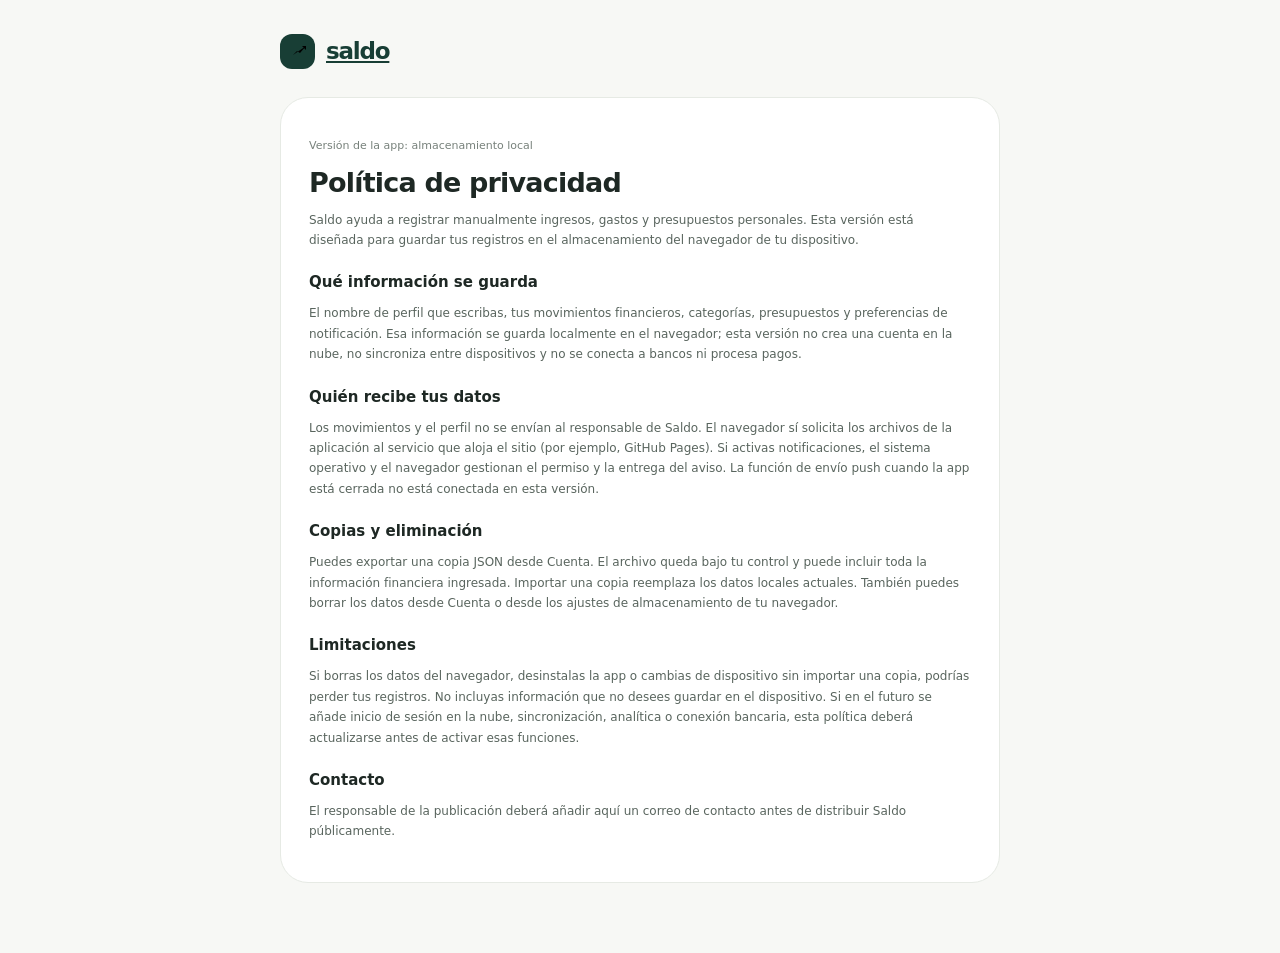
==== privacy.html @ 0bc923bf "Publish Saldo personal finance PWA" ====
<!doctype html>
<html lang="es">
  <head>
    <meta charset="UTF-8" />
    <meta name="viewport" content="width=device-width, initial-scale=1" />
    <meta name="theme-color" content="#f7f8f5" />
    <title>Privacidad — Saldo</title>
    <link rel="icon" href="./icons/saldo.svg" type="image/svg+xml" />
    <link rel="stylesheet" href="./styles.css" />
    <style>
      .privacy-page { max-width: 760px; margin: 0 auto; padding: 34px 20px 70px; }
      .privacy-page .brand { padding: 0 0 28px; }
      .privacy-document { padding: 28px; border: 1px solid var(--line); border-radius: var(--radius-xl); background: var(--surface); }
      .privacy-document h1 { margin: 0; font: 800 27px var(--display); letter-spacing: -.8px; }
      .privacy-document .updated { color: var(--muted); font-size: 11px; }
      .privacy-document h2 { margin: 23px 0 7px; font: 700 15px var(--display); }
      .privacy-document p, .privacy-document li { color: #59655e; font-size: 12px; line-height: 1.7; }
      .privacy-document ul { padding-left: 20px; }
      @media(max-width:520px) { .privacy-page { padding: 22px 13px 50px; } .privacy-document { padding: 20px; } }
    </style>
  </head>
  <body>
    <main class="privacy-page">
      <a class="brand" href="./"><span class="brand-mark"><svg viewBox="0 0 24 24" aria-hidden="true"><path d="M4 19V5M4 19h17"/><path d="m7 15 4-4 3 2 6-7"/><path d="M16 6h4v4"/></svg></span><span>saldo</span></a>
      <article class="privacy-document">
        <p class="updated">Versión de la app: almacenamiento local</p>
        <h1>Política de privacidad</h1>
        <p>Saldo ayuda a registrar manualmente ingresos, gastos y presupuestos personales. Esta versión está diseñada para guardar tus registros en el almacenamiento del navegador de tu dispositivo.</p>
        <h2>Qué información se guarda</h2>
        <p>El nombre de perfil que escribas, tus movimientos financieros, categorías, presupuestos y preferencias de notificación. Esa información se guarda localmente en el navegador; esta versión no crea una cuenta en la nube, no sincroniza entre dispositivos y no se conecta a bancos ni procesa pagos.</p>
        <h2>Quién recibe tus datos</h2>
        <p>Los movimientos y el perfil no se envían al responsable de Saldo. El navegador sí solicita los archivos de la aplicación al servicio que aloja el sitio (por ejemplo, GitHub Pages). Si activas notificaciones, el sistema operativo y el navegador gestionan el permiso y la entrega del aviso. La función de envío push cuando la app está cerrada no está conectada en esta versión.</p>
        <h2>Copias y eliminación</h2>
        <p>Puedes exportar una copia JSON desde Cuenta. El archivo queda bajo tu control y puede incluir toda la información financiera ingresada. Importar una copia reemplaza los datos locales actuales. También puedes borrar los datos desde Cuenta o desde los ajustes de almacenamiento de tu navegador.</p>
        <h2>Limitaciones</h2>
        <p>Si borras los datos del navegador, desinstalas la app o cambias de dispositivo sin importar una copia, podrías perder tus registros. No incluyas información que no desees guardar en el dispositivo. Si en el futuro se añade inicio de sesión en la nube, sincronización, analítica o conexión bancaria, esta política deberá actualizarse antes de activar esas funciones.</p>
        <h2>Contacto</h2>
        <p>El responsable de la publicación deberá añadir aquí un correo de contacto antes de distribuir Saldo públicamente.</p>
      </article>
    </main>
  </body>
</html>
---- styles.css ----
:root {
  color-scheme: light;
  --paper: #f7f8f5;
  --surface: #ffffff;
  --surface-soft: #f1f4ef;
  --ink: #1e2824;
  --muted: #77817b;
  --line: #e6eae4;
  --green: #23634f;
  --green-dark: #183e35;
  --green-pale: #e6f2e9;
  --lime: #d5efbd;
  --red: #bd6155;
  --red-pale: #f8e9e6;
  --amber: #a87939;
  --amber-pale: #fbf2e3;
  --radius-xl: 28px;
  --radius-lg: 20px;
  --radius-md: 14px;
  --font: 'Avenir Next', 'Segoe UI', system-ui, -apple-system, BlinkMacSystemFont, sans-serif;
  --display: 'Avenir Next', 'Segoe UI', system-ui, sans-serif;
}

* { box-sizing: border-box; }
html { min-width: 320px; background: var(--paper); }
body { margin: 0; color: var(--ink); background: var(--paper); font: 15px/1.45 var(--font); -webkit-font-smoothing: antialiased; }
button, input, select, textarea { font: inherit; }
button { color: inherit; }
button:focus-visible, a:focus-visible, input:focus-visible, select:focus-visible, textarea:focus-visible { outline: 3px solid #9dcba8; outline-offset: 3px; }
button:disabled { opacity: .5; cursor: not-allowed; }

.app-shell { min-height: 100vh; }
.sidebar { position: fixed; inset: 0 auto 0 0; z-index: 10; display: flex; width: 250px; flex-direction: column; padding: 30px 18px 22px; border-right: 1px solid var(--line); background: #fbfcfa; }
.brand { display: flex; align-items: center; gap: 11px; padding: 0 13px 34px; color: var(--green-dark); font: 800 23px/1 var(--display); letter-spacing: -1.2px; }
.brand-mark { display: grid; width: 35px; height: 35px; place-items: center; border-radius: 12px; background: var(--green-dark); color: var(--lime); }
.brand-mark svg { width: 24px; height: 24px; }
.nav-label { padding: 0 14px 11px; color: #9aa29d; font-size: 10px; font-weight: 700; letter-spacing: 1.2px; text-transform: uppercase; }
.nav-list { display: grid; gap: 5px; }
.nav-button { display: flex; width: 100%; align-items: center; gap: 13px; padding: 12px 14px; border: 0; border-radius: 13px; background: transparent; color: #67716b; text-align: left; font-size: 14px; font-weight: 600; cursor: pointer; transition: background .18s ease, color .18s ease, transform .18s ease; }
.nav-button:hover { transform: translateX(2px); background: #f0f4ef; color: var(--green-dark); }
.nav-button.active { background: var(--green-dark); color: white; }
.nav-icon { display: grid; width: 19px; height: 19px; place-items: center; }
.nav-icon svg { width: 18px; height: 18px; fill: none; stroke: currentColor; stroke-linecap: round; stroke-linejoin: round; stroke-width: 1.8; }
.sidebar-bottom { margin-top: auto; }
.privacy-note { margin: 0 5px 20px; padding: 13px 14px; border-radius: 15px; background: var(--surface-soft); color: var(--muted); font-size: 11px; line-height: 1.45; }
.privacy-note strong { display: block; margin-bottom: 4px; color: #506159; font-size: 12px; }
.profile-chip { display: flex; align-items: center; gap: 11px; padding: 12px 11px 2px; border-top: 1px solid var(--line); }
.avatar { display: grid; width: 36px; height: 36px; flex: 0 0 36px; place-items: center; border-radius: 50%; background: var(--lime); color: var(--green-dark); font-size: 13px; font-weight: 700; }
.profile-info { min-width: 0; }
.profile-name { overflow: hidden; color: var(--ink); font-size: 12px; font-weight: 700; text-overflow: ellipsis; white-space: nowrap; }
.profile-caption { color: var(--muted); font-size: 10px; }

.main-area { min-height: 100vh; margin-left: 250px; padding: 33px 46px 70px; }
.topbar { display: flex; max-width: 1160px; align-items: center; justify-content: space-between; gap: 20px; margin: 0 auto 27px; }
.topbar-greeting { min-width: 0; }
.eyebrow { margin: 0 0 4px; color: var(--muted); font-size: 12px; font-weight: 600; }
.topbar h1 { margin: 0; font: 700 25px/1.2 var(--display); letter-spacing: -.7px; }
.topbar-actions { display: flex; align-items: center; gap: 11px; }
.month-picker { display: flex; align-items: center; gap: 8px; padding: 6px; border: 1px solid var(--line); border-radius: 13px; background: var(--surface); }
.month-picker span { min-width: 104px; color: #47544d; text-align: center; font-size: 12px; font-weight: 700; }
.icon-button { display: inline-grid; width: 34px; height: 34px; place-items: center; border: 0; border-radius: 10px; background: transparent; color: #64716a; cursor: pointer; transition: background .16s ease, color .16s ease; }
.icon-button:hover { background: var(--surface-soft); color: var(--green-dark); }
.icon-button svg { width: 17px; height: 17px; fill: none; stroke: currentColor; stroke-linecap: round; stroke-linejoin: round; stroke-width: 1.8; }
.primary-button, .secondary-button, .text-button, .danger-button { display: inline-flex; align-items: center; justify-content: center; gap: 8px; border: 0; border-radius: 12px; font-size: 12px; font-weight: 700; cursor: pointer; transition: background .16s ease, transform .16s ease; }
.primary-button { min-height: 42px; padding: 0 16px; background: var(--green-dark); color: #fff; }
.primary-button:hover { transform: translateY(-1px); background: #245747; }
.primary-button svg { width: 16px; height: 16px; fill: none; stroke: currentColor; stroke-linecap: round; stroke-width: 2; }
.secondary-button { min-height: 38px; padding: 0 13px; border: 1px solid var(--line); background: var(--surface); color: #43524a; }
.secondary-button:hover { background: var(--surface-soft); }
.text-button { padding: 5px 0; background: transparent; color: var(--green); text-decoration: none; }
.text-button:hover { color: var(--green-dark); }
.danger-button { min-height: 38px; padding: 0 13px; background: var(--red-pale); color: #984d43; }
.danger-button:hover { background: #f2d9d5; }

.content { max-width: 1160px; margin: 0 auto; animation: arrive .34s ease both; }
@keyframes arrive { from { opacity: 0; transform: translateY(5px); } to { opacity: 1; transform: translateY(0); } }
.hero-grid { display: grid; grid-template-columns: minmax(0, 1.55fr) minmax(230px, .85fr); gap: 18px; margin-bottom: 18px; }
.balance-card { position: relative; overflow: hidden; min-height: 215px; padding: 28px 30px; border-radius: var(--radius-xl); background: var(--green-dark); color: white; }
.balance-card:after { position: absolute; right: -45px; bottom: -100px; width: 250px; height: 250px; border: 1px solid rgba(213,239,189,.18); border-radius: 50%; content: ''; }
.balance-card:before { position: absolute; right: -2px; bottom: -112px; width: 195px; height: 195px; border: 1px solid rgba(213,239,189,.16); border-radius: 50%; content: ''; }
.balance-top { position: relative; z-index: 1; display: flex; align-items: center; justify-content: space-between; gap: 15px; }
.balance-label { color: rgba(255,255,255,.72); font-size: 12px; font-weight: 600; }
.private-pill { display: inline-flex; align-items: center; gap: 6px; padding: 6px 9px; border: 1px solid rgba(255,255,255,.16); border-radius: 20px; color: rgba(255,255,255,.77); font-size: 10px; }
.private-pill svg { width: 12px; height: 12px; fill: none; stroke: currentColor; stroke-width: 1.8; }
.balance-amount { position: relative; z-index: 1; margin: 18px 0 22px; font: 800 clamp(30px, 4vw, 43px)/1 var(--display); letter-spacing: -1.8px; }
.balance-foot { position: relative; z-index: 1; display: flex; align-items: center; gap: 8px; color: rgba(255,255,255,.69); font-size: 11px; }
.balance-foot .balance-change { display: inline-flex; align-items: center; gap: 4px; color: var(--lime); font-weight: 700; }
.balance-change svg { width: 13px; height: 13px; fill: none; stroke: currentColor; stroke-width: 2; }
.month-summary { display: grid; gap: 12px; }
.stat-card { display: flex; min-height: 101px; align-items: center; justify-content: space-between; gap: 12px; padding: 19px 21px; border: 1px solid var(--line); border-radius: var(--radius-lg); background: var(--surface); }
.stat-copy { min-width: 0; }
.stat-label { margin-bottom: 7px; color: var(--muted); font-size: 11px; font-weight: 600; }
.stat-value { font: 700 21px/1.1 var(--display); letter-spacing: -.5px; }
.stat-meta { margin-top: 5px; color: var(--muted); font-size: 10px; }
.stat-icon { display: grid; width: 41px; height: 41px; flex: 0 0 41px; place-items: center; border-radius: 14px; }
.stat-icon svg { width: 18px; height: 18px; fill: none; stroke: currentColor; stroke-linecap: round; stroke-linejoin: round; stroke-width: 1.8; }
.stat-icon.income { background: var(--green-pale); color: var(--green); }
.stat-icon.expense { background: var(--red-pale); color: var(--red); }
.section-grid { display: grid; grid-template-columns: minmax(0, 1.2fr) minmax(285px, .8fr); gap: 18px; margin-bottom: 18px; }
.panel { border: 1px solid var(--line); border-radius: var(--radius-lg); background: var(--surface); }
.panel-pad { padding: 22px 23px; }
.section-heading { display: flex; align-items: flex-start; justify-content: space-between; gap: 12px; margin-bottom: 20px; }
.section-heading h2 { margin: 0; font: 700 16px/1.25 var(--display); letter-spacing: -.3px; }
.section-heading p { margin: 5px 0 0; color: var(--muted); font-size: 11px; }
.chart-area { display: flex; height: 186px; align-items: end; gap: clamp(9px, 2vw, 20px); padding: 0 3px; }
.chart-item { display: flex; min-width: 0; height: 100%; flex: 1; flex-direction: column; align-items: center; justify-content: end; gap: 8px; }
.chart-columns { display: flex; width: min(100%, 42px); height: 145px; align-items: end; justify-content: center; gap: 4px; border-bottom: 1px solid var(--line); }
.chart-column { min-width: 8px; max-width: 16px; flex: 1; border-radius: 5px 5px 1px 1px; transition: height .35s cubic-bezier(.2,.7,.2,1); }
.chart-column.income { background: #9dcba8; }
.chart-column.expense { background: var(--green-dark); }
.chart-month { color: var(--muted); font-size: 9px; text-transform: capitalize; }
.legend { display: flex; align-items: center; gap: 15px; margin-top: 13px; color: var(--muted); font-size: 10px; }
.legend-item { display: inline-flex; align-items: center; gap: 6px; }
.legend-dot { width: 8px; height: 8px; border-radius: 3px; background: #9dcba8; }
.legend-dot.expense { background: var(--green-dark); }
.budget-mini { display: grid; gap: 17px; }
.budget-row { display: grid; gap: 8px; }
.budget-row-top { display: flex; align-items: center; justify-content: space-between; gap: 8px; font-size: 11px; }
.budget-category { display: inline-flex; align-items: center; gap: 8px; color: #4a574f; font-weight: 600; }
.category-dot { width: 8px; height: 8px; flex: 0 0 8px; border-radius: 50%; background: #8eaf8d; }
.budget-amount { color: var(--muted); font-size: 10px; }
.progress { height: 6px; overflow: hidden; border-radius: 8px; background: #edf0ec; }
.progress-fill { height: 100%; border-radius: inherit; background: #85b28d; transition: width .4s ease; }
.progress-fill.warn { background: #d6a45c; }
.progress-fill.over { background: var(--red); }
.activity-panel { overflow: hidden; }
.activity-list { display: grid; }
.transaction-row { display: grid; grid-template-columns: 40px minmax(0, 1fr) auto; align-items: center; gap: 12px; padding: 13px 0; border-top: 1px solid #eff1ee; }
.transaction-row:first-child { border-top: 0; }
.transaction-symbol { display: grid; width: 39px; height: 39px; place-items: center; border-radius: 13px; background: var(--surface-soft); color: #53645a; }
.transaction-symbol.income { background: var(--green-pale); color: var(--green); }
.transaction-symbol svg { width: 17px; height: 17px; fill: none; stroke: currentColor; stroke-linecap: round; stroke-linejoin: round; stroke-width: 1.8; }
.transaction-copy { min-width: 0; }
.transaction-title { overflow: hidden; font-size: 12px; font-weight: 700; text-overflow: ellipsis; white-space: nowrap; }
.transaction-meta { overflow: hidden; margin-top: 3px; color: var(--muted); font-size: 10px; text-overflow: ellipsis; white-space: nowrap; }
.transaction-amount { text-align: right; font-size: 12px; font-weight: 700; white-space: nowrap; }
.transaction-amount.income { color: var(--green); }
.transaction-date { margin-top: 3px; color: var(--muted); font-size: 9px; }
.activity-footer { padding-top: 10px; border-top: 1px solid #eff1ee; text-align: center; }
.empty-state { padding: 29px 18px; border: 1px dashed #d9dfd8; border-radius: 16px; background: #fbfcfa; text-align: center; }
.empty-icon { display: grid; width: 45px; height: 45px; place-items: center; margin: 0 auto 12px; border-radius: 15px; background: var(--green-pale); color: var(--green); }
.empty-icon svg { width: 21px; height: 21px; fill: none; stroke: currentColor; stroke-linecap: round; stroke-linejoin: round; stroke-width: 1.8; }
.empty-state h3 { margin: 0; font: 700 13px var(--display); }
.empty-state p { max-width: 250px; margin: 6px auto 14px; color: var(--muted); font-size: 10px; }
.chart-empty { display: grid; min-height: 176px; align-content: center; justify-items: center; padding: 16px; border-radius: 15px; background: #fbfcfa; text-align: center; }
.chart-empty .empty-icon { margin-bottom: 8px; }
.chart-empty p { max-width: 260px; margin: 0 0 8px; color: var(--muted); font-size: 10px; }

.page-title-row { display: flex; align-items: flex-start; justify-content: space-between; gap: 15px; margin-bottom: 21px; }
.page-title-row h2 { margin: 0; font: 700 19px/1.2 var(--display); letter-spacing: -.4px; }
.page-title-row p { margin: 6px 0 0; color: var(--muted); font-size: 11px; }
.toolbar { display: flex; flex-wrap: wrap; align-items: center; justify-content: space-between; gap: 12px; margin-bottom: 16px; }
.filter-group { display: flex; flex-wrap: wrap; gap: 7px; }
.filter-chip { min-height: 32px; padding: 0 12px; border: 1px solid var(--line); border-radius: 18px; background: var(--surface); color: #64716a; font-size: 10px; font-weight: 700; cursor: pointer; }
.filter-chip.active { border-color: var(--green-dark); background: var(--green-dark); color: white; }
.search-wrap { position: relative; min-width: 175px; flex: 0 1 230px; }
.search-wrap svg { position: absolute; top: 50%; left: 11px; width: 15px; height: 15px; transform: translateY(-50%); fill: none; stroke: #89928c; stroke-width: 1.8; }
.search-wrap input { width: 100%; height: 36px; padding: 0 12px 0 34px; border: 1px solid var(--line); border-radius: 11px; background: var(--surface); color: var(--ink); font-size: 11px; }
.table-head { display: grid; grid-template-columns: minmax(0, 1fr) 135px 115px 30px; gap: 12px; padding: 0 15px 10px; color: #98a09b; font-size: 9px; font-weight: 700; letter-spacing: .8px; text-transform: uppercase; }
.movement-list { padding: 0 15px; }
.movement-list .transaction-row { grid-template-columns: 40px minmax(0, 1fr) 105px 105px 30px; padding: 14px 0; }
.row-category { color: #67736c; font-size: 10px; }
.more-button { width: 30px; height: 30px; border: 0; border-radius: 8px; background: transparent; color: var(--muted); font-size: 18px; cursor: pointer; }
.more-button:hover { background: var(--surface-soft); }
.movement-total { display: flex; align-items: center; justify-content: space-between; padding: 14px 15px; border-top: 1px solid var(--line); color: var(--muted); font-size: 11px; }
.movement-total strong { color: var(--ink); font-size: 12px; }
.budget-cards { display: grid; grid-template-columns: repeat(2, minmax(0, 1fr)); gap: 13px; }
.budget-card { padding: 17px 18px; border: 1px solid var(--line); border-radius: 17px; background: var(--surface); }
.budget-card-head { display: flex; align-items: center; justify-content: space-between; gap: 10px; margin-bottom: 14px; }
.budget-card-title { display: flex; align-items: center; gap: 9px; font-size: 12px; font-weight: 700; }
.budget-card-value { color: #5d6962; font-size: 10px; }
.budget-card-foot { display: flex; align-items: center; justify-content: space-between; gap: 8px; margin-top: 8px; color: var(--muted); font-size: 9px; }
.budget-edit { width: 27px; height: 27px; border: 0; border-radius: 8px; background: var(--surface-soft); color: #617168; cursor: pointer; }
.budget-edit svg { width: 13px; height: 13px; fill: none; stroke: currentColor; stroke-width: 1.8; }
.budget-total-card { display: flex; align-items: center; justify-content: space-between; gap: 20px; margin-bottom: 16px; padding: 19px 21px; border-radius: 17px; background: var(--green-dark); color: white; }
.budget-total-label { color: rgba(255,255,255,.74); font-size: 11px; }
.budget-total-value { margin-top: 5px; font: 700 22px var(--display); }
.budget-total-right { text-align: right; }
.budget-total-right span { display: block; color: rgba(255,255,255,.66); font-size: 9px; }
.budget-total-right strong { display: block; margin-top: 4px; color: var(--lime); font-size: 13px; }
.report-grid { display: grid; grid-template-columns: minmax(0, 1.2fr) minmax(250px, .8fr); gap: 17px; }
.report-kpis { display: grid; grid-template-columns: repeat(3, minmax(0, 1fr)); gap: 11px; margin-bottom: 17px; }
.report-kpi { padding: 15px 16px; border: 1px solid var(--line); border-radius: 15px; background: var(--surface); }
.report-kpi span { display: block; color: var(--muted); font-size: 10px; }
.report-kpi strong { display: block; overflow: hidden; margin-top: 7px; font: 700 17px var(--display); text-overflow: ellipsis; }
.report-kpi strong.positive { color: var(--green); }
.report-kpi strong.negative { color: var(--red); }
.report-chart { display: flex; height: 220px; align-items: end; gap: clamp(10px, 2vw, 21px); padding: 0 5px; }
.report-bar-group { display: flex; min-width: 0; height: 100%; flex: 1; flex-direction: column; align-items: center; justify-content: end; gap: 9px; }
.report-bars { display: flex; width: min(100%, 53px); height: 180px; align-items: end; justify-content: center; gap: 4px; border-bottom: 1px solid var(--line); }
.report-bar { min-width: 9px; max-width: 20px; flex: 1; border-radius: 5px 5px 1px 1px; }
.report-bar.income { background: #9dcba8; }
.report-bar.expense { background: var(--green-dark); }
.report-month { color: var(--muted); font-size: 9px; text-transform: capitalize; }
.category-list { display: grid; gap: 15px; }
.category-row { display: grid; grid-template-columns: minmax(0,1fr) auto; align-items: center; gap: 9px 12px; }
.category-row-name { display: flex; align-items: center; gap: 8px; color: #536057; font-size: 11px; font-weight: 600; }
.category-row-value { font-size: 11px; font-weight: 700; }
.category-track { grid-column: 1 / -1; height: 5px; overflow: hidden; border-radius: 6px; background: #edf0ec; }
.category-track span { display: block; height: 100%; border-radius: inherit; background: #8eaf8d; }
.report-actions { display: flex; justify-content: flex-end; margin-top: 14px; }
.profile-layout { display: grid; grid-template-columns: minmax(0, 1fr) minmax(270px, .75fr); gap: 17px; align-items: start; }
.form-section { padding: 21px 22px; border-bottom: 1px solid var(--line); }
.form-section:last-child { border-bottom: 0; }
.form-section h3 { margin: 0; font: 700 14px var(--display); }
.form-section > p { margin: 6px 0 0; color: var(--muted); font-size: 10px; }
.form-grid { display: grid; grid-template-columns: repeat(2, minmax(0,1fr)); gap: 14px; margin-top: 18px; }
.field { display: grid; gap: 6px; }
.field.full { grid-column: 1 / -1; }
.field label { color: #68746d; font-size: 10px; font-weight: 700; }
.field input, .field select, .field textarea { width: 100%; min-height: 40px; padding: 0 11px; border: 1px solid var(--line); border-radius: 10px; background: #fff; color: var(--ink); font-size: 12px; }
.field textarea { min-height: 76px; padding-top: 10px; resize: vertical; }
.field-help { color: var(--muted); font-size: 9px; }
.form-actions { display: flex; justify-content: flex-end; margin-top: 16px; }
.setting-row { display: flex; align-items: flex-start; justify-content: space-between; gap: 15px; padding: 13px 0; border-top: 1px solid #eff1ee; }
.setting-row:first-of-type { margin-top: 12px; }
.setting-row strong { display: block; font-size: 11px; }
.setting-row small { display: block; max-width: 420px; margin-top: 4px; color: var(--muted); font-size: 9px; line-height: 1.5; }
.switch { position: relative; display: inline-flex; width: 39px; height: 23px; flex: 0 0 39px; align-items: center; border: 0; border-radius: 14px; background: #d7ddd7; cursor: pointer; transition: background .18s ease; }
.switch:after { position: absolute; left: 3px; width: 17px; height: 17px; border-radius: 50%; background: white; content: ''; transition: transform .18s ease; }
.switch.on { background: var(--green); }
.switch.on:after { transform: translateX(16px); }
.local-badge { display: inline-flex; align-items: center; gap: 6px; padding: 5px 8px; border-radius: 10px; background: var(--green-pale); color: var(--green); font-size: 9px; font-weight: 700; }
.local-badge svg { width: 12px; height: 12px; fill: none; stroke: currentColor; stroke-width: 1.8; }
.account-actions { display: flex; flex-wrap: wrap; gap: 8px; margin-top: 13px; }
.reminder-controls { display: grid; grid-template-columns: 1fr 1fr; gap: 11px; margin-top: 14px; }
.reminder-controls label { display: grid; gap: 6px; color: #68746d; font-size: 9px; font-weight: 700; }
.reminder-controls select, .reminder-controls input { min-height: 36px; padding: 0 9px; border: 1px solid var(--line); border-radius: 9px; background: white; color: var(--ink); font-size: 11px; }
.muted-panel { padding: 16px 17px; border-radius: 15px; background: var(--surface-soft); }
.muted-panel strong { display: block; font-size: 11px; }
.muted-panel p { margin: 5px 0 0; color: var(--muted); font-size: 9px; line-height: 1.55; }

.modal-backdrop { position: fixed; z-index: 30; inset: 0; display: grid; place-items: center; padding: 18px; background: rgba(26, 38, 32, .38); animation: fade-in .15s ease both; }
@keyframes fade-in { from { opacity: 0; } to { opacity: 1; } }
.modal { width: min(100%, 450px); max-height: min(90vh, 760px); overflow: auto; border: 1px solid rgba(255,255,255,.45); border-radius: 24px; background: var(--surface); animation: modal-in .2s ease both; }
@keyframes modal-in { from { opacity: 0; transform: translateY(7px) scale(.985); } to { opacity: 1; transform: translateY(0) scale(1); } }
.modal-header { display: flex; align-items: flex-start; justify-content: space-between; gap: 15px; padding: 22px 23px 15px; }
.modal-header h2 { margin: 0; font: 700 17px var(--display); }
.modal-header p { margin: 5px 0 0; color: var(--muted); font-size: 10px; }
.modal-body { padding: 0 23px 22px; }
.type-switch { display: grid; grid-template-columns: 1fr 1fr; gap: 5px; padding: 4px; margin: 0 0 15px; border-radius: 12px; background: var(--surface-soft); }
.type-choice { min-height: 35px; border: 0; border-radius: 9px; background: transparent; color: #6f7a73; font-size: 11px; font-weight: 700; cursor: pointer; }
.type-choice.active.income { background: var(--surface); color: var(--green); }
.type-choice.active.expense { background: var(--surface); color: var(--red); }
.modal-form { display: grid; gap: 12px; }
.modal-form .field input, .modal-form .field select { min-height: 43px; }
.modal-form .field-amount input { font: 700 23px var(--display); }
.modal-form-actions { display: flex; justify-content: flex-end; gap: 8px; padding-top: 5px; }
.toast-region { position: fixed; z-index: 50; right: 20px; bottom: 20px; display: grid; gap: 9px; width: min(350px, calc(100vw - 32px)); pointer-events: none; }
.toast { display: flex; align-items: center; gap: 10px; padding: 13px 15px; border: 1px solid var(--line); border-radius: 14px; background: var(--surface); font-size: 11px; animation: toast-in .2s ease both; }
@keyframes toast-in { from { opacity: 0; transform: translateY(6px); } to { opacity: 1; transform: translateY(0); } }
.toast-mark { width: 8px; height: 8px; flex: 0 0 8px; border-radius: 50%; background: var(--green); }
.toast.error .toast-mark { background: var(--red); }
.toast.info .toast-mark { background: var(--amber); }
.toast-message { color: #435047; }
.mobile-nav { display: none; }
.install-banner { display: none; position: fixed; z-index: 20; right: 16px; bottom: 84px; left: 16px; align-items: center; gap: 11px; padding: 12px; border: 1px solid var(--line); border-radius: 16px; background: white; }
.install-banner.visible { display: flex; }
.install-copy { min-width: 0; flex: 1; }
.install-copy strong { display: block; font-size: 11px; }
.install-copy span { color: var(--muted); font-size: 9px; }

@media (max-width: 1100px) {
  .main-area { padding-right: 30px; padding-left: 30px; }
  .sidebar { width: 220px; }
  .main-area { margin-left: 220px; }
  .hero-grid { grid-template-columns: minmax(0, 1.2fr) minmax(215px, .8fr); }
  .section-grid { grid-template-columns: minmax(0,1fr) minmax(255px,.85fr); }
}
@media (max-width: 850px) {
  .sidebar { width: 74px; align-items: center; padding: 22px 9px; }
  .brand { padding: 0 0 30px; }
  .brand-word, .nav-label, .nav-button span:last-child, .privacy-note, .profile-info { display: none; }
  .nav-list { width: 100%; }
  .nav-button { justify-content: center; padding: 12px 0; }
  .nav-icon { width: 22px; height: 22px; }
  .profile-chip { justify-content: center; padding: 13px 0 2px; }
  .main-area { margin-left: 74px; padding: 28px 25px 45px; }
  .hero-grid { grid-template-columns: minmax(0,1.2fr) minmax(200px,.8fr); gap: 13px; }
  .section-grid, .report-grid, .profile-layout { grid-template-columns: 1fr; }
}
@media (max-width: 720px) and (min-width: 641px) {
  .topbar { flex-wrap: wrap; }
  .topbar-actions { width: 100%; justify-content: flex-end; }
  .topbar h1 { font-size: 23px; }
}
@media (max-width: 640px) {
  body { font-size: 14px; }
  .sidebar { display: none; }
  .main-area { margin: 0; padding: 21px 16px calc(92px + env(safe-area-inset-bottom)); }
  .topbar { display: grid; grid-template-columns: 1fr; align-items: start; gap: 11px; margin-bottom: 20px; }
  .topbar-actions { width: 100%; justify-content: space-between; }
  .topbar h1 { font-size: 21px; }
  .topbar-actions { gap: 7px; }
  .topbar-actions .primary-button { width: 40px; min-width: 40px; height: 40px; overflow: hidden; padding: 0; font-size: 0; }
  .topbar-actions .primary-button svg { width: 18px; height: 18px; }
  .topbar-actions .month-picker { gap: 1px; padding: 3px; }
  .month-picker span { min-width: 84px; font-size: 10px; }
  .month-picker .icon-button { width: 29px; height: 29px; }
  .hero-grid { grid-template-columns: 1fr; gap: 10px; }
  .balance-card { min-height: 188px; padding: 23px 22px; border-radius: 23px; }
  .balance-amount { margin: 18px 0 19px; font-size: 36px; }
  .month-summary { grid-template-columns: 1fr 1fr; gap: 9px; }
  .stat-card { min-height: 91px; gap: 6px; padding: 13px 12px; border-radius: 16px; }
  .stat-icon { width: 34px; height: 34px; flex-basis: 34px; border-radius: 11px; }
  .stat-icon svg { width: 16px; height: 16px; }
  .stat-value { font-size: 16px; }
  .stat-label { margin-bottom: 5px; font-size: 9px; }
  .stat-meta { font-size: 8px; }
  .section-grid { gap: 11px; margin-bottom: 11px; }
  .panel-pad { padding: 18px 16px; }
  .section-heading { margin-bottom: 15px; }
  .section-heading h2 { font-size: 14px; }
  .chart-area { height: 165px; gap: 8px; }
  .chart-columns { height: 127px; }
  .budget-cards { grid-template-columns: 1fr; gap: 9px; }
  .budget-card { padding: 15px; }
  .budget-total-card { align-items: flex-start; padding: 17px; }
  .budget-total-value { font-size: 19px; }
  .page-title-row { align-items: center; margin-bottom: 15px; }
  .page-title-row h2 { font-size: 17px; }
  .page-title-row p { max-width: 225px; font-size: 9px; }
  .toolbar { align-items: stretch; gap: 9px; }
  .filter-group { gap: 5px; }
  .filter-chip { min-height: 29px; padding: 0 10px; font-size: 9px; }
  .search-wrap { flex-basis: 100%; }
  .search-wrap input { height: 37px; }
  .table-head { display: none; }
  .movement-list { padding: 0 13px; }
  .movement-list .transaction-row { grid-template-columns: 36px minmax(0,1fr) auto 28px; gap: 9px; padding: 13px 0; }
  .movement-list .transaction-symbol { width: 35px; height: 35px; border-radius: 11px; }
  .row-category { display: none; }
  .movement-list .transaction-amount { font-size: 10px; }
  .movement-list .transaction-date { font-size: 8px; }
  .report-kpis { gap: 7px; }
  .report-kpi { padding: 12px 10px; }
  .report-kpi span { font-size: 8px; }
  .report-kpi strong { font-size: 14px; }
  .report-chart { height: 190px; gap: 8px; }
  .report-bars { height: 153px; }
  .report-month { font-size: 8px; }
  .form-grid { grid-template-columns: 1fr; gap: 11px; }
  .field.full { grid-column: auto; }
  .form-section { padding: 18px 16px; }
  .reminder-controls { grid-template-columns: 1fr 1fr; }
  .mobile-nav { position: fixed; z-index: 12; right: 0; bottom: 0; left: 0; display: grid; grid-template-columns: repeat(5,1fr); gap: 2px; padding: 7px 8px calc(7px + env(safe-area-inset-bottom)); border-top: 1px solid var(--line); background: rgba(251,252,250,.96); backdrop-filter: blur(14px); }
  .mobile-nav .nav-button { display: grid; justify-items: center; gap: 3px; min-height: 49px; padding: 5px 2px; border-radius: 11px; color: #7a847d; font-size: 8px; }
  .mobile-nav .nav-button span:last-child { display: block; }
  .mobile-nav .nav-button.active { background: transparent; color: var(--green-dark); }
  .mobile-nav .nav-button.active .nav-icon { border-radius: 9px; background: var(--green-pale); }
  .mobile-nav .nav-icon { width: 27px; height: 25px; }
  .mobile-nav .nav-icon svg { width: 18px; height: 18px; }
  .toast-region { right: 12px; bottom: calc(78px + env(safe-area-inset-bottom)); width: min(350px, calc(100vw - 24px)); }
  .modal-backdrop { align-items: end; padding: 0; }
  .modal { width: 100%; max-height: 92vh; border-radius: 24px 24px 0 0; padding-bottom: env(safe-area-inset-bottom); }
  .modal-header { padding: 19px 19px 13px; }
  .modal-body { padding: 0 19px 19px; }
}
@media (prefers-reduced-motion: reduce) {
  *, *::before, *::after { scroll-behavior: auto !important; animation-duration: .01ms !important; animation-iteration-count: 1 !important; transition-duration: .01ms !important; }
}
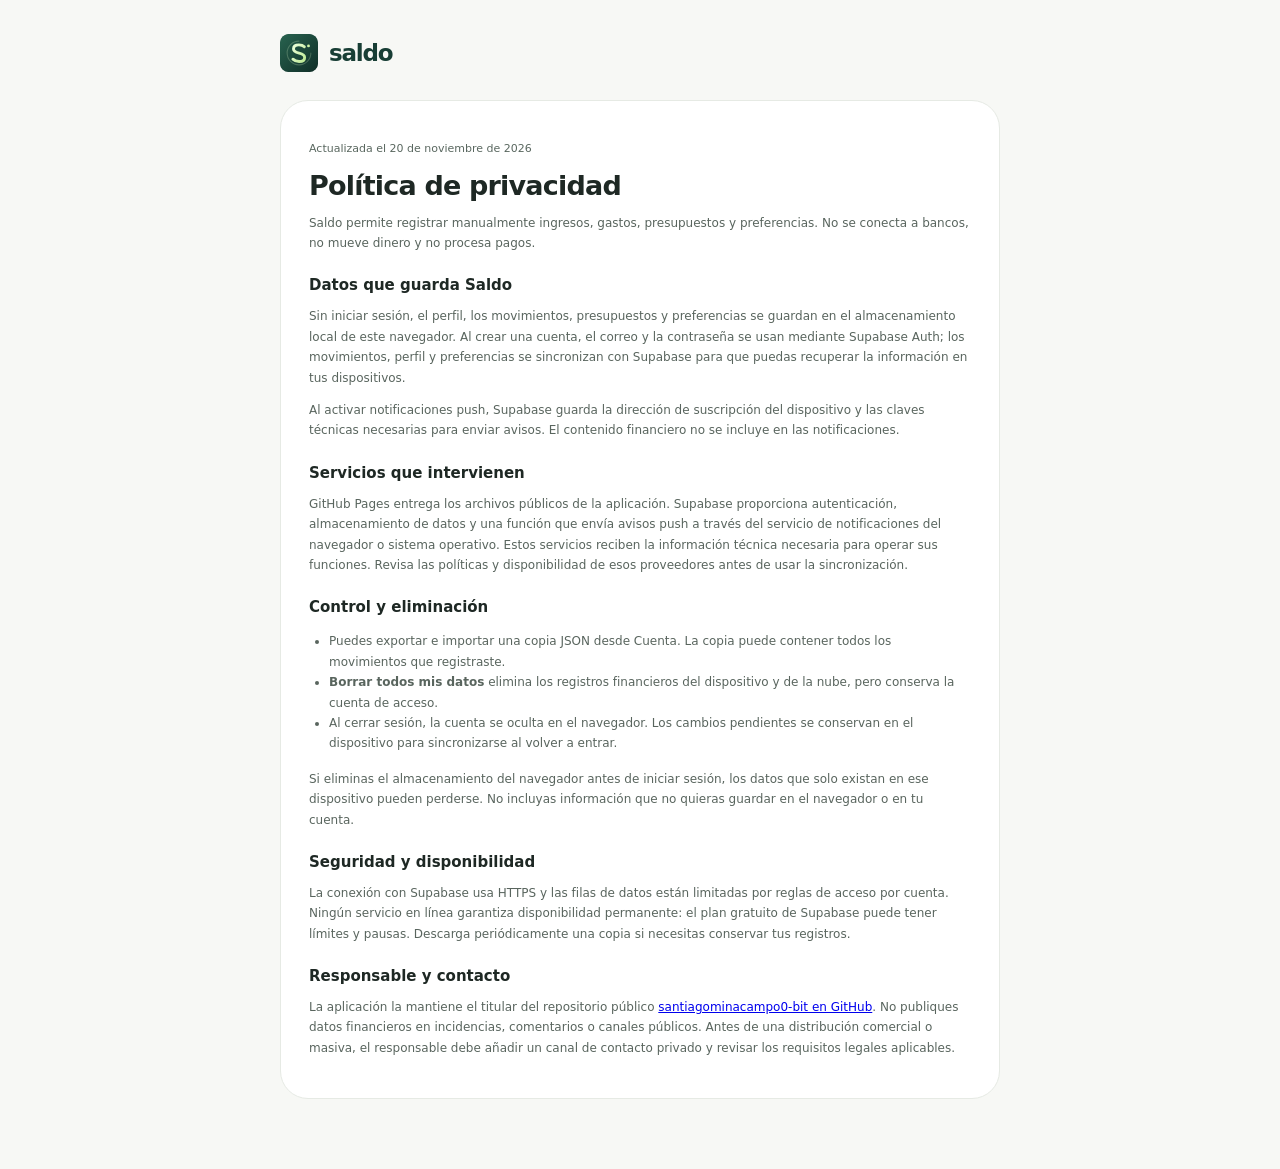
==== commit 14aaa645: "Publish Saldo account, cloud sync and refreshed mobile experience" ====
--- a/privacy.html
+++ b/privacy.html
@@ -6,7 +6,7 @@
     <meta name="theme-color" content="#f7f8f5" />
     <title>Privacidad — Saldo</title>
     <link rel="icon" href="./icons/saldo.svg" type="image/svg+xml" />
-    <link rel="stylesheet" href="./styles.css" />
+    <link rel="stylesheet" href="./styles.css?v=3" />
     <style>
       .privacy-page { max-width: 760px; margin: 0 auto; padding: 34px 20px 70px; }
       .privacy-page .brand { padding: 0 0 28px; }
@@ -21,21 +21,27 @@
   </head>
   <body>
     <main class="privacy-page">
-      <a class="brand" href="./"><span class="brand-mark"><svg viewBox="0 0 24 24" aria-hidden="true"><path d="M4 19V5M4 19h17"/><path d="m7 15 4-4 3 2 6-7"/><path d="M16 6h4v4"/></svg></span><span>saldo</span></a>
+      <a class="brand" href="./"><span class="brand-mark"><img src="./icons/saldo.svg" alt="" width="36" height="36" /></span><span>saldo</span></a>
       <article class="privacy-document">
-        <p class="updated">Versión de la app: almacenamiento local</p>
+        <p class="updated">Actualizada el 20 de noviembre de 2026</p>
         <h1>Política de privacidad</h1>
-        <p>Saldo ayuda a registrar manualmente ingresos, gastos y presupuestos personales. Esta versión está diseñada para guardar tus registros en el almacenamiento del navegador de tu dispositivo.</p>
-        <h2>Qué información se guarda</h2>
-        <p>El nombre de perfil que escribas, tus movimientos financieros, categorías, presupuestos y preferencias de notificación. Esa información se guarda localmente en el navegador; esta versión no crea una cuenta en la nube, no sincroniza entre dispositivos y no se conecta a bancos ni procesa pagos.</p>
-        <h2>Quién recibe tus datos</h2>
-        <p>Los movimientos y el perfil no se envían al responsable de Saldo. El navegador sí solicita los archivos de la aplicación al servicio que aloja el sitio (por ejemplo, GitHub Pages). Si activas notificaciones, el sistema operativo y el navegador gestionan el permiso y la entrega del aviso. La función de envío push cuando la app está cerrada no está conectada en esta versión.</p>
-        <h2>Copias y eliminación</h2>
-        <p>Puedes exportar una copia JSON desde Cuenta. El archivo queda bajo tu control y puede incluir toda la información financiera ingresada. Importar una copia reemplaza los datos locales actuales. También puedes borrar los datos desde Cuenta o desde los ajustes de almacenamiento de tu navegador.</p>
-        <h2>Limitaciones</h2>
-        <p>Si borras los datos del navegador, desinstalas la app o cambias de dispositivo sin importar una copia, podrías perder tus registros. No incluyas información que no desees guardar en el dispositivo. Si en el futuro se añade inicio de sesión en la nube, sincronización, analítica o conexión bancaria, esta política deberá actualizarse antes de activar esas funciones.</p>
-        <h2>Contacto</h2>
-        <p>El responsable de la publicación deberá añadir aquí un correo de contacto antes de distribuir Saldo públicamente.</p>
+        <p>Saldo permite registrar manualmente ingresos, gastos, presupuestos y preferencias. No se conecta a bancos, no mueve dinero y no procesa pagos.</p>
+        <h2>Datos que guarda Saldo</h2>
+        <p>Sin iniciar sesión, el perfil, los movimientos, presupuestos y preferencias se guardan en el almacenamiento local de este navegador. Al crear una cuenta, el correo y la contraseña se usan mediante Supabase Auth; los movimientos, perfil y preferencias se sincronizan con Supabase para que puedas recuperar la información en tus dispositivos.</p>
+        <p>Al activar notificaciones push, Supabase guarda la dirección de suscripción del dispositivo y las claves técnicas necesarias para enviar avisos. El contenido financiero no se incluye en las notificaciones.</p>
+        <h2>Servicios que intervienen</h2>
+        <p>GitHub Pages entrega los archivos públicos de la aplicación. Supabase proporciona autenticación, almacenamiento de datos y una función que envía avisos push a través del servicio de notificaciones del navegador o sistema operativo. Estos servicios reciben la información técnica necesaria para operar sus funciones. Revisa las políticas y disponibilidad de esos proveedores antes de usar la sincronización.</p>
+        <h2>Control y eliminación</h2>
+        <ul>
+          <li>Puedes exportar e importar una copia JSON desde Cuenta. La copia puede contener todos los movimientos que registraste.</li>
+          <li><strong>Borrar todos mis datos</strong> elimina los registros financieros del dispositivo y de la nube, pero conserva la cuenta de acceso.</li>
+          <li>Al cerrar sesión, la cuenta se oculta en el navegador. Los cambios pendientes se conservan en el dispositivo para sincronizarse al volver a entrar.</li>
+        </ul>
+        <p>Si eliminas el almacenamiento del navegador antes de iniciar sesión, los datos que solo existan en ese dispositivo pueden perderse. No incluyas información que no quieras guardar en el navegador o en tu cuenta.</p>
+        <h2>Seguridad y disponibilidad</h2>
+        <p>La conexión con Supabase usa HTTPS y las filas de datos están limitadas por reglas de acceso por cuenta. Ningún servicio en línea garantiza disponibilidad permanente: el plan gratuito de Supabase puede tener límites y pausas. Descarga periódicamente una copia si necesitas conservar tus registros.</p>
+        <h2>Responsable y contacto</h2>
+        <p>La aplicación la mantiene el titular del repositorio público <a href="https://github.com/santiagominacampo0-bit">santiagominacampo0-bit en GitHub</a>. No publiques datos financieros en incidencias, comentarios o canales públicos. Antes de una distribución comercial o masiva, el responsable debe añadir un canal de contacto privado y revisar los requisitos legales aplicables.</p>
       </article>
     </main>
   </body>
--- a/styles.css
+++ b/styles.css
@@ -4,7 +4,7 @@
   --surface: #ffffff;
   --surface-soft: #f1f4ef;
   --ink: #1e2824;
-  --muted: #77817b;
+  --muted: #59675f;
   --line: #e6eae4;
   --green: #23634f;
   --green-dark: #183e35;
@@ -17,22 +17,25 @@
   --radius-xl: 28px;
   --radius-lg: 20px;
   --radius-md: 14px;
+  --shadow: 0 12px 42px -28px #1c432b45;
   --font: 'Avenir Next', 'Segoe UI', system-ui, -apple-system, BlinkMacSystemFont, sans-serif;
   --display: 'Avenir Next', 'Segoe UI', system-ui, sans-serif;
 }
 
 * { box-sizing: border-box; }
-html { min-width: 320px; background: var(--paper); }
+html { background: var(--paper); }
 body { margin: 0; color: var(--ink); background: var(--paper); font: 15px/1.45 var(--font); -webkit-font-smoothing: antialiased; }
+[hidden] { display: none !important; }
 button, input, select, textarea { font: inherit; }
 button { color: inherit; }
 button:focus-visible, a:focus-visible, input:focus-visible, select:focus-visible, textarea:focus-visible { outline: 3px solid #9dcba8; outline-offset: 3px; }
 button:disabled { opacity: .5; cursor: not-allowed; }
 
 .app-shell { min-height: 100vh; }
-.sidebar { position: fixed; inset: 0 auto 0 0; z-index: 10; display: flex; width: 250px; flex-direction: column; padding: 30px 18px 22px; border-right: 1px solid var(--line); background: #fbfcfa; }
-.brand { display: flex; align-items: center; gap: 11px; padding: 0 13px 34px; color: var(--green-dark); font: 800 23px/1 var(--display); letter-spacing: -1.2px; }
-.brand-mark { display: grid; width: 35px; height: 35px; place-items: center; border-radius: 12px; background: var(--green-dark); color: var(--lime); }
+.sidebar { position: fixed; inset: 0 auto 0 0; z-index: 10; display: flex; width: 250px; flex-direction: column; overflow-y: auto; padding: 30px 18px 22px; border-right: 1px solid var(--line); background: #fbfcfa; }
+.brand { display: flex; align-items: center; gap: 11px; padding: 0 13px 34px; color: var(--green-dark); font: 800 23px/1 var(--display); letter-spacing: -1.2px; text-decoration: none; }
+.brand-mark { display: grid; width: 38px; height: 38px; flex: 0 0 38px; place-items: center; border-radius: 10px; background: var(--green-dark); color: var(--lime); }
+.brand-mark img { display: block; width: 100%; height: 100%; object-fit: contain; }
 .brand-mark svg { width: 24px; height: 24px; }
 .nav-label { padding: 0 14px 11px; color: #9aa29d; font-size: 10px; font-weight: 700; letter-spacing: 1.2px; text-transform: uppercase; }
 .nav-list { display: grid; gap: 5px; }
@@ -54,7 +57,8 @@
 .topbar { display: flex; max-width: 1160px; align-items: center; justify-content: space-between; gap: 20px; margin: 0 auto 27px; }
 .topbar-greeting { min-width: 0; }
 .eyebrow { margin: 0 0 4px; color: var(--muted); font-size: 12px; font-weight: 600; }
-.topbar h1 { margin: 0; font: 700 25px/1.2 var(--display); letter-spacing: -.7px; }
+.eyebrow::first-letter { text-transform: uppercase; }
+.topbar h1 { margin: 0; font: 750 26px/1.2 var(--display); letter-spacing: -.7px; overflow-wrap: anywhere; }
 .topbar-actions { display: flex; align-items: center; gap: 11px; }
 .month-picker { display: flex; align-items: center; gap: 8px; padding: 6px; border: 1px solid var(--line); border-radius: 13px; background: var(--surface); }
 .month-picker span { min-width: 104px; color: #47544d; text-align: center; font-size: 12px; font-weight: 700; }
@@ -64,7 +68,8 @@
 .primary-button, .secondary-button, .text-button, .danger-button { display: inline-flex; align-items: center; justify-content: center; gap: 8px; border: 0; border-radius: 12px; font-size: 12px; font-weight: 700; cursor: pointer; transition: background .16s ease, transform .16s ease; }
 .primary-button { min-height: 42px; padding: 0 16px; background: var(--green-dark); color: #fff; }
 .primary-button:hover { transform: translateY(-1px); background: #245747; }
-.primary-button svg { width: 16px; height: 16px; fill: none; stroke: currentColor; stroke-linecap: round; stroke-width: 2; }
+.primary-button svg, .secondary-button svg, .text-button svg, .danger-button svg, .more-button svg, .avatar svg, .muted-panel svg { width: 17px; height: 17px; flex: 0 0 17px; fill: none; stroke: currentColor; stroke-linecap: round; stroke-linejoin: round; stroke-width: 1.8; }
+.primary-button:active, .secondary-button:active, .icon-button:active, .nav-button:active { transform: scale(.97); }
 .secondary-button { min-height: 38px; padding: 0 13px; border: 1px solid var(--line); background: var(--surface); color: #43524a; }
 .secondary-button:hover { background: var(--surface-soft); }
 .text-button { padding: 5px 0; background: transparent; color: var(--green); text-decoration: none; }
@@ -72,10 +77,15 @@
 .danger-button { min-height: 38px; padding: 0 13px; background: var(--red-pale); color: #984d43; }
 .danger-button:hover { background: #f2d9d5; }
 
-.content { max-width: 1160px; margin: 0 auto; animation: arrive .34s ease both; }
-@keyframes arrive { from { opacity: 0; transform: translateY(5px); } to { opacity: 1; transform: translateY(0); } }
+.content { max-width: 1160px; margin: 0 auto; }
+.content.view-arrive, .view-arrive .content { animation: arrive .23s cubic-bezier(.18,.7,.24,1) both; }
+@keyframes arrive { from { opacity: 0; transform: translateY(7px); } to { opacity: 1; transform: translateY(0); } }
+.view-arrive :is(.chart-column, .report-bar, .progress-fill, .category-track span) { transform-origin: bottom; animation: chart-rise .38s cubic-bezier(.18,.7,.24,1) both; }
+.view-arrive :is(.progress-fill, .category-track span) { transform-origin: left; animation-name: progress-grow; }
+@keyframes chart-rise { from { transform: scaleY(.14); opacity: .3; } }
+@keyframes progress-grow { from { transform: scaleX(0); } }
 .hero-grid { display: grid; grid-template-columns: minmax(0, 1.55fr) minmax(230px, .85fr); gap: 18px; margin-bottom: 18px; }
-.balance-card { position: relative; overflow: hidden; min-height: 215px; padding: 28px 30px; border-radius: var(--radius-xl); background: var(--green-dark); color: white; }
+.balance-card { position: relative; overflow: hidden; min-height: 215px; padding: 28px 30px; border-radius: var(--radius-xl); background: radial-gradient(ellipse at 94% 95%, #346952, transparent 75%), #153830; box-shadow: 0 18px 34px -27px #163b32a0; color: white; }
 .balance-card:after { position: absolute; right: -45px; bottom: -100px; width: 250px; height: 250px; border: 1px solid rgba(213,239,189,.18); border-radius: 50%; content: ''; }
 .balance-card:before { position: absolute; right: -2px; bottom: -112px; width: 195px; height: 195px; border: 1px solid rgba(213,239,189,.16); border-radius: 50%; content: ''; }
 .balance-top { position: relative; z-index: 1; display: flex; align-items: center; justify-content: space-between; gap: 15px; }
@@ -85,6 +95,7 @@
 .balance-amount { position: relative; z-index: 1; margin: 18px 0 22px; font: 800 clamp(30px, 4vw, 43px)/1 var(--display); letter-spacing: -1.8px; }
 .balance-foot { position: relative; z-index: 1; display: flex; align-items: center; gap: 8px; color: rgba(255,255,255,.69); font-size: 11px; }
 .balance-foot .balance-change { display: inline-flex; align-items: center; gap: 4px; color: var(--lime); font-weight: 700; }
+.balance-amount, .stat-value, .transaction-amount, .budget-total-value, .report-kpi strong { font-variant-numeric: tabular-nums; overflow-wrap: anywhere; }
 .balance-change svg { width: 13px; height: 13px; fill: none; stroke: currentColor; stroke-width: 2; }
 .month-summary { display: grid; gap: 12px; }
 .stat-card { display: flex; min-height: 101px; align-items: center; justify-content: space-between; gap: 12px; padding: 19px 21px; border: 1px solid var(--line); border-radius: var(--radius-lg); background: var(--surface); }
@@ -97,7 +108,7 @@
 .stat-icon.income { background: var(--green-pale); color: var(--green); }
 .stat-icon.expense { background: var(--red-pale); color: var(--red); }
 .section-grid { display: grid; grid-template-columns: minmax(0, 1.2fr) minmax(285px, .8fr); gap: 18px; margin-bottom: 18px; }
-.panel { border: 1px solid var(--line); border-radius: var(--radius-lg); background: var(--surface); }
+.panel { min-width: 0; border: 1px solid var(--line); border-radius: var(--radius-lg); background: var(--surface); box-shadow: var(--shadow); }
 .panel-pad { padding: 22px 23px; }
 .section-heading { display: flex; align-items: flex-start; justify-content: space-between; gap: 12px; margin-bottom: 20px; }
 .section-heading h2 { margin: 0; font: 700 16px/1.25 var(--display); letter-spacing: -.3px; }
@@ -131,11 +142,11 @@
 .transaction-symbol.income { background: var(--green-pale); color: var(--green); }
 .transaction-symbol svg { width: 17px; height: 17px; fill: none; stroke: currentColor; stroke-linecap: round; stroke-linejoin: round; stroke-width: 1.8; }
 .transaction-copy { min-width: 0; }
-.transaction-title { overflow: hidden; font-size: 12px; font-weight: 700; text-overflow: ellipsis; white-space: nowrap; }
-.transaction-meta { overflow: hidden; margin-top: 3px; color: var(--muted); font-size: 10px; text-overflow: ellipsis; white-space: nowrap; }
-.transaction-amount { text-align: right; font-size: 12px; font-weight: 700; white-space: nowrap; }
+.transaction-title { display: block; overflow: hidden; font-size: 13px; font-weight: 700; text-overflow: ellipsis; white-space: nowrap; }
+.transaction-meta { display: block; overflow: hidden; margin-top: 3px; color: var(--muted); font-size: 11px; text-overflow: ellipsis; white-space: nowrap; }
+.transaction-amount { min-width: 0; max-width: 100%; text-align: right; font-size: 13px; font-weight: 700; }
 .transaction-amount.income { color: var(--green); }
-.transaction-date { margin-top: 3px; color: var(--muted); font-size: 9px; }
+.transaction-date { display: block; margin-top: 3px; color: var(--muted); font-size: 10px; font-weight: 500; }
 .activity-footer { padding-top: 10px; border-top: 1px solid #eff1ee; text-align: center; }
 .empty-state { padding: 29px 18px; border: 1px dashed #d9dfd8; border-radius: 16px; background: #fbfcfa; text-align: center; }
 .empty-icon { display: grid; width: 45px; height: 45px; place-items: center; margin: 0 auto 12px; border-radius: 15px; background: var(--green-pale); color: var(--green); }
@@ -156,11 +167,12 @@
 .search-wrap { position: relative; min-width: 175px; flex: 0 1 230px; }
 .search-wrap svg { position: absolute; top: 50%; left: 11px; width: 15px; height: 15px; transform: translateY(-50%); fill: none; stroke: #89928c; stroke-width: 1.8; }
 .search-wrap input { width: 100%; height: 36px; padding: 0 12px 0 34px; border: 1px solid var(--line); border-radius: 11px; background: var(--surface); color: var(--ink); font-size: 11px; }
-.table-head { display: grid; grid-template-columns: minmax(0, 1fr) 135px 115px 30px; gap: 12px; padding: 0 15px 10px; color: #98a09b; font-size: 9px; font-weight: 700; letter-spacing: .8px; text-transform: uppercase; }
+.table-head { display: grid; grid-template-columns: minmax(0, 1fr) 105px 105px 36px; gap: 12px; padding: 14px 15px 10px; color: var(--muted); font-size: 10px; font-weight: 700; letter-spacing: .8px; text-transform: uppercase; }
+.table-head span:nth-child(3) { text-align: right; }
 .movement-list { padding: 0 15px; }
-.movement-list .transaction-row { grid-template-columns: 40px minmax(0, 1fr) 105px 105px 30px; padding: 14px 0; }
+.movement-list .transaction-row { grid-template-columns: 40px minmax(0, 1fr) 105px 105px 36px; padding: 12px 0; }
 .row-category { color: #67736c; font-size: 10px; }
-.more-button { width: 30px; height: 30px; border: 0; border-radius: 8px; background: transparent; color: var(--muted); font-size: 18px; cursor: pointer; }
+.more-button { display: grid; width: 36px; height: 36px; place-items: center; border: 0; border-radius: 8px; background: transparent; color: var(--muted); cursor: pointer; }
 .more-button:hover { background: var(--surface-soft); }
 .movement-total { display: flex; align-items: center; justify-content: space-between; padding: 14px 15px; border-top: 1px solid var(--line); color: var(--muted); font-size: 11px; }
 .movement-total strong { color: var(--ink); font-size: 12px; }
@@ -204,11 +216,16 @@
 .form-section:last-child { border-bottom: 0; }
 .form-section h3 { margin: 0; font: 700 14px var(--display); }
 .form-section > p { margin: 6px 0 0; color: var(--muted); font-size: 10px; }
+.cloud-account { display: flex; align-items: center; gap: 10px; margin-top: 15px; padding: 11px 12px; border: 1px solid var(--line); border-radius: 12px; background: var(--surface-soft); }
+.cloud-account > span:last-child { display: grid; gap: 3px; min-width: 0; }
+.cloud-account strong { overflow: hidden; font-size: 10px; text-overflow: ellipsis; }
+.cloud-account small { color: var(--muted); font-size: 9px; }
+.switch:disabled { cursor: not-allowed; opacity: .5; }
 .form-grid { display: grid; grid-template-columns: repeat(2, minmax(0,1fr)); gap: 14px; margin-top: 18px; }
-.field { display: grid; gap: 6px; }
+.field { display: grid; min-width: 0; gap: 6px; }
 .field.full { grid-column: 1 / -1; }
 .field label { color: #68746d; font-size: 10px; font-weight: 700; }
-.field input, .field select, .field textarea { width: 100%; min-height: 40px; padding: 0 11px; border: 1px solid var(--line); border-radius: 10px; background: #fff; color: var(--ink); font-size: 12px; }
+.field input, .field select, .field textarea { width: 100%; min-width: 0; min-height: 44px; padding: 0 11px; border: 1px solid var(--line); border-radius: 10px; background: #fff; color: var(--ink); font-size: 14px; }
 .field textarea { min-height: 76px; padding-top: 10px; resize: vertical; }
 .field-help { color: var(--muted); font-size: 9px; }
 .form-actions { display: flex; justify-content: flex-end; margin-top: 16px; }
@@ -260,6 +277,71 @@
 .install-copy strong { display: block; font-size: 11px; }
 .install-copy span { color: var(--muted); font-size: 9px; }
 
+.auth-shell {
+  display: grid;
+  grid-template-columns: minmax(0, .95fr) minmax(0, 1.05fr);
+  align-items: stretch;
+  width: min(100% - 48px, 900px);
+  min-height: 100vh;
+  min-height: 100svh;
+  margin-inline: auto;
+  padding-block: max(32px, env(safe-area-inset-top)) max(32px, env(safe-area-inset-bottom));
+  align-content: center;
+  gap: 12px;
+  animation: arrive .28s ease both;
+}
+.auth-intro, .auth-card { min-width: 0; padding: clamp(24px, 5vw, 44px); border-radius: var(--radius-xl); }
+.auth-intro {
+  display: flex;
+  flex-direction: column;
+  justify-content: center;
+  background: radial-gradient(ellipse at 115% 93%, #3a765a 0, transparent 65%), var(--green-dark);
+  color: white;
+}
+.auth-intro :is(.brand, .eyebrow) { padding: 0; color: #d8efc5; }
+.auth-hero-mark { display: grid; width: 72px; height: 72px; flex: 0 0 72px; place-items: center; margin: 0 0 14px; }
+.auth-hero-mark :is(svg,img) { display: block; width: 100%; height: 100%; border-radius: 21%; object-fit: contain; }
+.auth-intro h1 { max-width: 14ch; margin: 18px 0 8px; font: 750 clamp(30px, 4.5vw, 48px)/1.04 var(--display); letter-spacing: -.055em; }
+.auth-intro p { max-width: 34ch; margin: 12px 0 0; color: #e4eee4; font-size: 14px; line-height: 1.6; }
+.auth-intro .brand-word { display: block; margin: 0; color: #deefcf; font-size: 17px; font-weight: 800; letter-spacing: -.04em; }
+.auth-card { align-self: stretch; border: 1px solid var(--line); background: var(--surface); box-shadow: var(--shadow); }
+.auth-card h2 { margin: 0 0 6px; color: var(--green-dark); font: 750 24px/1.12 var(--display); letter-spacing: -.04em; }
+.auth-card > p, .auth-panel > p { margin: 0 0 14px; color: var(--muted); font-size: 13px; }
+.auth-panel { min-width: 0; }
+.auth-panel .form-grid, .auth-panel .modal-form { margin-top: 16px; }
+.auth-panel .field:not(.full) + .field:not(.full) { margin-top: 10px; }
+.auth-mode-switch {
+  display: grid;
+  grid-template-columns: repeat(2, minmax(0,1fr));
+  gap: 4px;
+  margin-block: 12px 18px;
+  padding: 4px;
+  border-radius: 13px;
+  background: var(--surface-soft);
+}
+.auth-mode-switch button {
+  min-height: 42px;
+  padding: 4px 8px;
+  border: 0;
+  border-radius: 10px;
+  background: transparent;
+  color: var(--muted);
+  font-size: 13px;
+  font-weight: 700;
+  cursor: pointer;
+}
+.auth-mode-switch button:is(.active, [aria-selected="true"], [aria-pressed="true"], [aria-current="true"]) { background: white; color: var(--green-dark); box-shadow: 0 1px 4px #203a2424; }
+.auth-card .field label { font-size: 13px; }
+.auth-actions { display: flex; flex-wrap: wrap; justify-content: space-between; gap: 7px 12px; margin-top: 15px; }
+.auth-actions button { min-height: 44px; }
+.auth-actions .primary-button, .auth-panel .primary-button[type="submit"] { width: 100%; min-height: 48px; font-size: 14px; }
+.auth-panel .primary-button[type="submit"] { margin-top: 10px; }
+.auth-panel .text-button { margin-top: 5px; }
+.auth-footer { display: flex; flex-wrap: wrap; align-items: center; justify-content: space-between; gap: 6px 14px; margin-top: 14px; padding: 12px 0 0; border-top: 1px solid var(--line); color: var(--muted); font-size: 12px; }
+.auth-footer :is(a,button) { min-height: 36px; }
+#auth-feedback:not(:empty) { margin: 12px 0 0; padding: 10px 12px; border-radius: 10px; background: var(--surface-soft); color: var(--green-dark); font-size: 13px; }
+#auth-feedback:is(.error, [data-type="error"]):not(:empty) { color: #862f27; background: var(--red-pale); }
+
 @media (max-width: 1100px) {
   .main-area { padding-right: 30px; padding-left: 30px; }
   .sidebar { width: 220px; }
@@ -279,82 +361,131 @@
   .hero-grid { grid-template-columns: minmax(0,1.2fr) minmax(200px,.8fr); gap: 13px; }
   .section-grid, .report-grid, .profile-layout { grid-template-columns: 1fr; }
 }
+@media (max-width: 680px) {
+  .auth-shell { width: min(100% - 30px, 455px); grid-template-columns: minmax(0,1fr); align-content: start; gap: 10px; padding-block-start: max(15px, env(safe-area-inset-top)); }
+  .auth-intro, .auth-card { padding: 19px; border-radius: 20px; }
+  .auth-hero-mark { width: 44px; height: 44px; flex-basis: 44px; margin: 0 0 6px; }
+  .auth-intro h1 { max-width: 17ch; margin-top: 7px; font-size: 30px; }
+  .auth-intro p { margin-top: 3px; font-size: 13px; }
+}
 @media (max-width: 720px) and (min-width: 641px) {
   .topbar { flex-wrap: wrap; }
   .topbar-actions { width: 100%; justify-content: flex-end; }
   .topbar h1 { font-size: 23px; }
 }
 @media (max-width: 640px) {
-  body { font-size: 14px; }
   .sidebar { display: none; }
-  .main-area { margin: 0; padding: 21px 16px calc(92px + env(safe-area-inset-bottom)); }
+  .main-area { margin: 0; padding: calc(16px + env(safe-area-inset-top)) max(14px, env(safe-area-inset-right)) calc(90px + env(safe-area-inset-bottom)) max(14px, env(safe-area-inset-left)); }
   .topbar { display: grid; grid-template-columns: 1fr; align-items: start; gap: 11px; margin-bottom: 20px; }
-  .topbar-actions { width: 100%; justify-content: space-between; }
-  .topbar h1 { font-size: 21px; }
-  .topbar-actions { gap: 7px; }
-  .topbar-actions .primary-button { width: 40px; min-width: 40px; height: 40px; overflow: hidden; padding: 0; font-size: 0; }
+  .topbar-actions { width: 100%; justify-content: space-between; gap: 7px; }
+  .topbar h1 { font-size: 25px; }
+  .topbar-actions .primary-button { min-height: 46px; margin-left: auto; padding: 0 11px; font-size: 12px; line-height: 1.2; }
   .topbar-actions .primary-button svg { width: 18px; height: 18px; }
-  .topbar-actions .month-picker { gap: 1px; padding: 3px; }
-  .month-picker span { min-width: 84px; font-size: 10px; }
-  .month-picker .icon-button { width: 29px; height: 29px; }
+  .topbar-actions .month-picker { min-width: 0; gap: 0; padding: 1px; }
+  .month-picker span { min-width: 0; padding: 0 2px; font-size: 11px; }
+  .month-picker .icon-button { width: 44px; height: 44px; flex: 0 0 44px; }
   .hero-grid { grid-template-columns: 1fr; gap: 10px; }
-  .balance-card { min-height: 188px; padding: 23px 22px; border-radius: 23px; }
-  .balance-amount { margin: 18px 0 19px; font-size: 36px; }
-  .month-summary { grid-template-columns: 1fr 1fr; gap: 9px; }
+  .balance-card { min-height: 174px; padding: 20px 19px; border-radius: 23px; }
+  .balance-top { gap: 8px; flex-wrap: wrap; }
+  .private-pill { padding: 4px 7px; }
+  .balance-amount { margin: 16px 0 12px; font-size: clamp(28px, 9vw, 39px); }
+  .balance-foot { font-size: 12px; }
+  .month-summary { grid-template-columns: repeat(2, minmax(0,1fr)); gap: 9px; }
   .stat-card { min-height: 91px; gap: 6px; padding: 13px 12px; border-radius: 16px; }
   .stat-icon { width: 34px; height: 34px; flex-basis: 34px; border-radius: 11px; }
   .stat-icon svg { width: 16px; height: 16px; }
-  .stat-value { font-size: 16px; }
-  .stat-label { margin-bottom: 5px; font-size: 9px; }
-  .stat-meta { font-size: 8px; }
+  .stat-value { font-size: 17px; }
+  .stat-label { margin-bottom: 5px; font-size: 12px; }
+  .stat-meta { font-size: 11px; }
   .section-grid { gap: 11px; margin-bottom: 11px; }
   .panel-pad { padding: 18px 16px; }
   .section-heading { margin-bottom: 15px; }
-  .section-heading h2 { font-size: 14px; }
+  .section-heading h2 { font-size: 17px; }
+  .section-heading p, .legend, .chart-empty p, .empty-state p { font-size: 12px; }
+  .chart-month { font-size: 11px; }
   .chart-area { height: 165px; gap: 8px; }
   .chart-columns { height: 127px; }
-  .budget-cards { grid-template-columns: 1fr; gap: 9px; }
+  .budget-cards { grid-template-columns: repeat(2, minmax(0,1fr)); gap: 9px; }
   .budget-card { padding: 15px; }
   .budget-total-card { align-items: flex-start; padding: 17px; }
   .budget-total-value { font-size: 19px; }
-  .page-title-row { align-items: center; margin-bottom: 15px; }
-  .page-title-row h2 { font-size: 17px; }
-  .page-title-row p { max-width: 225px; font-size: 9px; }
+  .page-title-row { align-items: flex-start; flex-wrap: wrap; gap: 9px 12px; margin-bottom: 15px; }
+  .page-title-row h2 { font-size: 19px; }
+  .page-title-row p { font-size: 12px; }
+  .page-title-row .secondary-button { align-self: flex-start; }
   .toolbar { align-items: stretch; gap: 9px; }
   .filter-group { gap: 5px; }
-  .filter-chip { min-height: 29px; padding: 0 10px; font-size: 9px; }
+  .filter-chip { min-height: 44px; padding: 0 12px; font-size: 12px; }
   .search-wrap { flex-basis: 100%; }
-  .search-wrap input { height: 37px; }
+  .search-wrap input { min-width: 0; height: 46px; font-size: 16px; }
   .table-head { display: none; }
   .movement-list { padding: 0 13px; }
-  .movement-list .transaction-row { grid-template-columns: 36px minmax(0,1fr) auto 28px; gap: 9px; padding: 13px 0; }
+  .movement-list .transaction-row { grid-template-columns: 36px minmax(0,1fr) minmax(66px,max-content) 44px; gap: 6px; padding: 10px 0; }
   .movement-list .transaction-symbol { width: 35px; height: 35px; border-radius: 11px; }
   .row-category { display: none; }
-  .movement-list .transaction-amount { font-size: 10px; }
-  .movement-list .transaction-date { font-size: 8px; }
+  .movement-list .transaction-amount { max-width: 115px; font-size: 12px; }
+  .movement-list .transaction-date { font-size: 10px; }
+  .more-button, .budget-edit, .icon-button { width: 44px; height: 44px; }
+  .primary-button, .secondary-button, .danger-button, .text-button { min-height: 44px; }
   .report-kpis { gap: 7px; }
   .report-kpi { padding: 12px 10px; }
-  .report-kpi span { font-size: 8px; }
+  .report-kpi span { font-size: 11px; }
   .report-kpi strong { font-size: 14px; }
   .report-chart { height: 190px; gap: 8px; }
   .report-bars { height: 153px; }
-  .report-month { font-size: 8px; }
+  .report-month { font-size: 10px; }
   .form-grid { grid-template-columns: 1fr; gap: 11px; }
   .field.full { grid-column: auto; }
   .form-section { padding: 18px 16px; }
-  .reminder-controls { grid-template-columns: 1fr 1fr; }
-  .mobile-nav { position: fixed; z-index: 12; right: 0; bottom: 0; left: 0; display: grid; grid-template-columns: repeat(5,1fr); gap: 2px; padding: 7px 8px calc(7px + env(safe-area-inset-bottom)); border-top: 1px solid var(--line); background: rgba(251,252,250,.96); backdrop-filter: blur(14px); }
-  .mobile-nav .nav-button { display: grid; justify-items: center; gap: 3px; min-height: 49px; padding: 5px 2px; border-radius: 11px; color: #7a847d; font-size: 8px; }
-  .mobile-nav .nav-button span:last-child { display: block; }
-  .mobile-nav .nav-button.active { background: transparent; color: var(--green-dark); }
-  .mobile-nav .nav-button.active .nav-icon { border-radius: 9px; background: var(--green-pale); }
+  .form-section h3 { font-size: 16px; }
+  .form-section > p, .form-section small, .setting-row small, .cloud-account small { font-size: 12px; }
+  .setting-row strong, .cloud-account strong, .field label { font-size: 13px; }
+  .field input, .field select, .field textarea, .reminder-controls select, .reminder-controls input { min-width: 0; min-height: 44px; font-size: 16px; }
+  .reminder-controls { grid-template-columns: repeat(2,minmax(0,1fr)); }
+  .reminder-controls label { min-width: 0; font-size: 12px; }
+  .switch { width: 50px; height: 30px; flex-basis: 50px; }
+  .switch::after { width: 23px; height: 23px; }
+  .switch.on::after { transform: translateX(21px); }
+  .switch::before { position: absolute; inset: -7px 0; content: ''; }
+  .mobile-nav { position: fixed; z-index: 12; right: 0; bottom: 0; left: 0; display: grid; grid-template-columns: repeat(5,minmax(0,1fr)); gap: 2px; padding: 6px max(5px, env(safe-area-inset-right)) calc(6px + env(safe-area-inset-bottom)) max(5px, env(safe-area-inset-left)); border-top: 1px solid var(--line); background: rgba(251,252,250,.96); backdrop-filter: blur(14px); }
+  .mobile-nav .nav-button { display: grid; justify-items: center; gap: 2px; min-width: 0; min-height: 52px; padding: 4px 1px; border-radius: 13px; color: #56655b; font-size: clamp(9px, 2.55vw, 12px); text-align: center; }
+  .mobile-nav .nav-button span:last-child { display: block; max-width: 100%; overflow: hidden; text-overflow: ellipsis; white-space: nowrap; }
+  .mobile-nav .nav-button:hover { transform: none; }
+  .mobile-nav .nav-button.active { background: var(--green-pale); color: var(--green-dark); }
+  .mobile-nav .nav-button.active .nav-icon { color: var(--green-dark); }
   .mobile-nav .nav-icon { width: 27px; height: 25px; }
   .mobile-nav .nav-icon svg { width: 18px; height: 18px; }
-  .toast-region { right: 12px; bottom: calc(78px + env(safe-area-inset-bottom)); width: min(350px, calc(100vw - 24px)); }
+  .toast-region { right: 12px; bottom: calc(78px + env(safe-area-inset-bottom)); width: min(350px, calc(100% - 24px)); }
+  .toast { font-size: 13px; }
   .modal-backdrop { align-items: end; padding: 0; }
-  .modal { width: 100%; max-height: 92vh; border-radius: 24px 24px 0 0; padding-bottom: env(safe-area-inset-bottom); }
+  .modal { width: 100%; max-height: 92vh; max-height: min(92dvh, 760px); border-radius: 24px 24px 0 0; padding-bottom: env(safe-area-inset-bottom); overscroll-behavior: contain; animation: sheet-rise .25s cubic-bezier(.18,.7,.24,1) both; }
+  .modal-header p { font-size: 12px; }
   .modal-header { padding: 19px 19px 13px; }
   .modal-body { padding: 0 19px 19px; }
+  .modal-form .form-grid { margin-top: 0; }
+  .modal-form-actions { flex-wrap: wrap; }
+  .type-choice { min-height: 44px; font-size: 13px; }
+  .install-banner { bottom: calc(78px + env(safe-area-inset-bottom)); right: 10px; left: 10px; gap: 7px; }
+  .install-copy span { font-size: 11px; }
+}
+@keyframes sheet-rise { from { transform: translateY(24px); opacity: .8; } to { transform: translateY(0); opacity: 1; } }
+@media (max-width: 390px) {
+  .topbar-actions .primary-button { gap: 4px; padding-inline: 8px; }
+  .stat-card { align-items: flex-start; flex-direction: column-reverse; }
+  .budget-cards { grid-template-columns: 1fr; }
+  .report-kpis { grid-template-columns: repeat(2, minmax(0,1fr)); }
+  .report-kpi:last-child { grid-column: 1 / -1; }
+  .modal-form-actions .primary-button { width: 100%; }
+}
+@media (max-width: 340px) {
+  .topbar-actions .primary-button { max-width: 108px; }
+  .main-area { padding-inline: max(10px, env(safe-area-inset-left)) max(10px, env(safe-area-inset-right)); }
+  .balance-card, .panel-pad { padding-inline: 13px; }
+  .section-heading { gap: 6px; }
+  .section-heading .text-button { text-align: right; }
+  .movement-list { padding-inline: 8px; }
+  .movement-list .transaction-row { grid-template-columns: 35px minmax(0,1fr) minmax(60px,max-content) 44px; gap: 5px; }
+  .movement-list .transaction-amount { max-width: 100px; }
 }
 @media (prefers-reduced-motion: reduce) {
   *, *::before, *::after { scroll-behavior: auto !important; animation-duration: .01ms !important; animation-iteration-count: 1 !important; transition-duration: .01ms !important; }
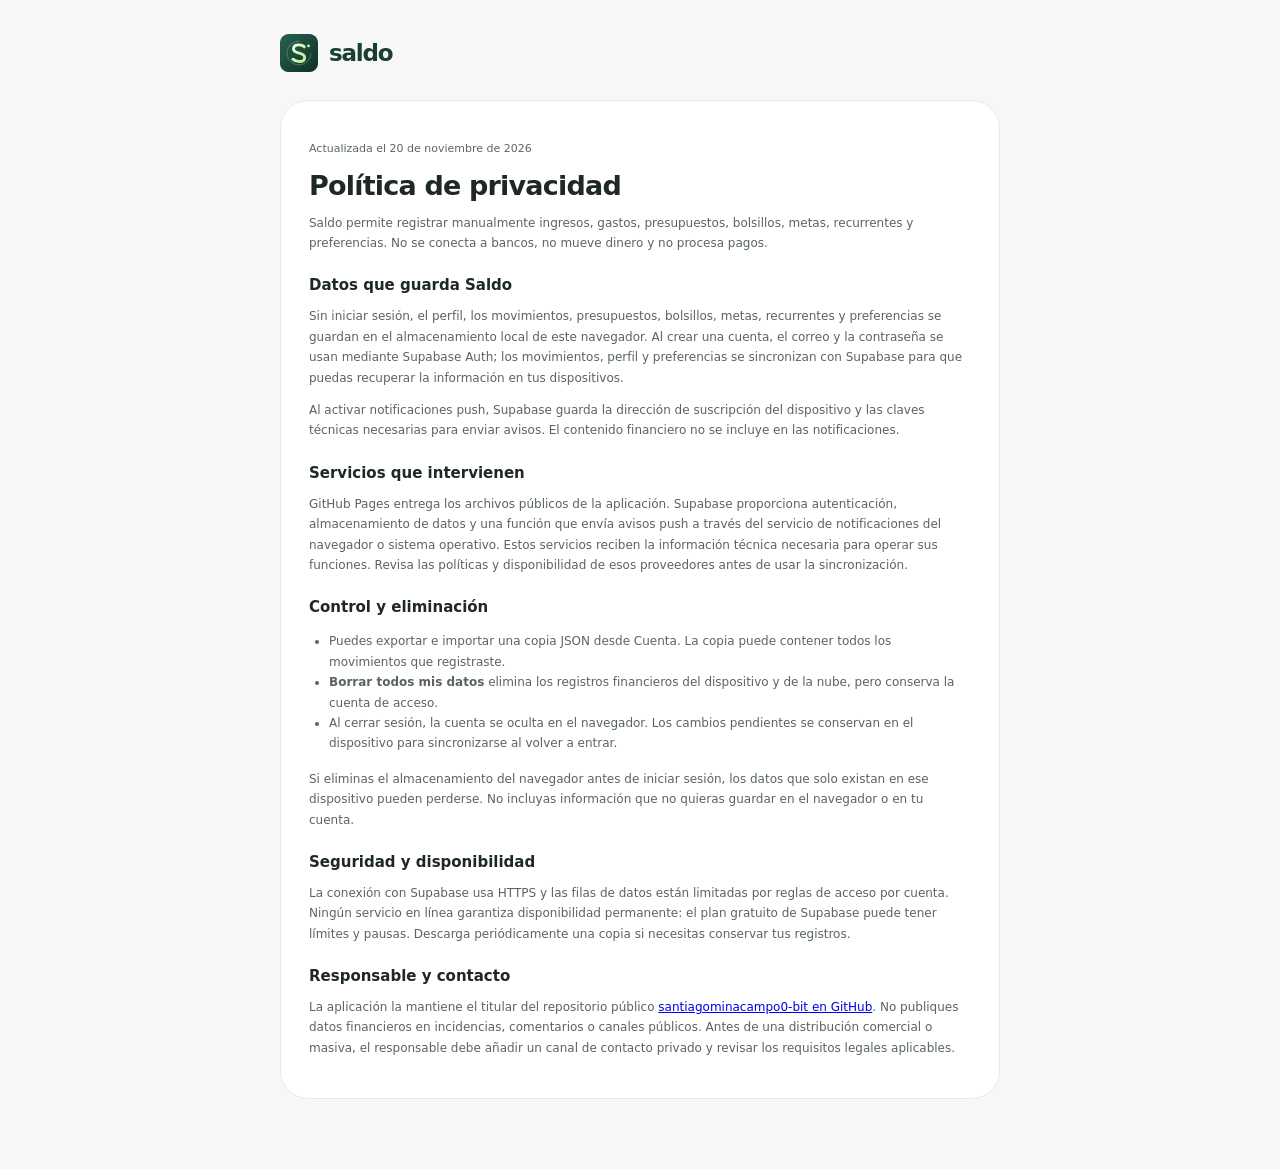
==== commit 8638eb1d: "Add Saldo planning tools and simplify verified owner access" ====
--- a/privacy.html
+++ b/privacy.html
@@ -6,7 +6,7 @@
     <meta name="theme-color" content="#f7f8f5" />
     <title>Privacidad — Saldo</title>
     <link rel="icon" href="./icons/saldo.svg" type="image/svg+xml" />
-    <link rel="stylesheet" href="./styles.css?v=3" />
+    <link rel="stylesheet" href="./styles.css?v=5" />
     <style>
       .privacy-page { max-width: 760px; margin: 0 auto; padding: 34px 20px 70px; }
       .privacy-page .brand { padding: 0 0 28px; }
@@ -25,9 +25,9 @@
       <article class="privacy-document">
         <p class="updated">Actualizada el 20 de noviembre de 2026</p>
         <h1>Política de privacidad</h1>
-        <p>Saldo permite registrar manualmente ingresos, gastos, presupuestos y preferencias. No se conecta a bancos, no mueve dinero y no procesa pagos.</p>
+        <p>Saldo permite registrar manualmente ingresos, gastos, presupuestos, bolsillos, metas, recurrentes y preferencias. No se conecta a bancos, no mueve dinero y no procesa pagos.</p>
         <h2>Datos que guarda Saldo</h2>
-        <p>Sin iniciar sesión, el perfil, los movimientos, presupuestos y preferencias se guardan en el almacenamiento local de este navegador. Al crear una cuenta, el correo y la contraseña se usan mediante Supabase Auth; los movimientos, perfil y preferencias se sincronizan con Supabase para que puedas recuperar la información en tus dispositivos.</p>
+        <p>Sin iniciar sesión, el perfil, los movimientos, presupuestos, bolsillos, metas, recurrentes y preferencias se guardan en el almacenamiento local de este navegador. Al crear una cuenta, el correo y la contraseña se usan mediante Supabase Auth; los movimientos, perfil y preferencias se sincronizan con Supabase para que puedas recuperar la información en tus dispositivos.</p>
         <p>Al activar notificaciones push, Supabase guarda la dirección de suscripción del dispositivo y las claves técnicas necesarias para enviar avisos. El contenido financiero no se incluye en las notificaciones.</p>
         <h2>Servicios que intervienen</h2>
         <p>GitHub Pages entrega los archivos públicos de la aplicación. Supabase proporciona autenticación, almacenamiento de datos y una función que envía avisos push a través del servicio de notificaciones del navegador o sistema operativo. Estos servicios reciben la información técnica necesaria para operar sus funciones. Revisa las políticas y disponibilidad de esos proveedores antes de usar la sincronización.</p>
--- a/styles.css
+++ b/styles.css
@@ -490,3 +490,39 @@
 @media (prefers-reduced-motion: reduce) {
   *, *::before, *::after { scroll-behavior: auto !important; animation-duration: .01ms !important; animation-iteration-count: 1 !important; transition-duration: .01ms !important; }
 }
+
+.planner-nav { margin-bottom: 20px; }
+.planner-nav .filter-chip { min-height: 44px; }
+.plan-grid { display: grid; grid-template-columns: repeat(auto-fit, minmax(min(230px, 100%), 1fr)); gap: 14px; }
+.plan-card { min-width: 0; display: flex; flex-direction: column; align-items: stretch; gap: 10px; }
+.plan-card h3, .owner-method h3 { margin: 0; font-size: 1rem; overflow-wrap: anywhere; }
+.plan-card p, .plan-compact small, .owner-method p, .account-details p, .plan-context { margin: 0; color: var(--muted); font-size: .84rem; }
+.plan-card-top { display: flex; flex-wrap: wrap; align-items: start; justify-content: space-between; gap: 10px; }
+.plan-card-top > div { min-width: 0; }
+.plan-card > button { align-self: flex-start; }
+.plan-amount { font-size: clamp(1.15rem, 3vw, 1.62rem); color: var(--green-dark); overflow-wrap: anywhere; }
+.plan-amount small { font-size: .8em; font-weight: 500; }
+.plan-status { border-radius: 100px; background: var(--green-pale); color: var(--green-dark); font-size: .74rem; font-weight: 700; padding: .22rem .56rem; }
+.plan-status.late { background: var(--amber-pale); color: #694616; }
+.plan-empty { grid-column: 1 / -1; }
+.plan-context { margin: 0 0 12px; }
+.plan-compact { list-style: none; margin: 0; padding: 0; }
+.plan-compact > li { padding: 10px 0; border-bottom: 1px solid var(--line); display: flex; align-items: center; justify-content: space-between; gap: 10px; overflow-wrap: anywhere; }
+.plan-compact > li:last-child { border-bottom: 0; }
+.plan-compact > li > span { min-width: 0; }
+.plan-compact small { display: block; }
+.plan-transfer-value { display: flex; align-items: end; flex-direction: column; text-align: right; }
+.plan-checkbox { display: flex; gap: 8px; align-items: center; color: var(--ink); min-height: 44px; }
+.plan-checkbox input { width: 20px; height: 20px; accent-color: var(--green); }
+.owner-methods { display: grid; grid-template-columns: repeat(auto-fit, minmax(min(250px, 100%), 1fr)); gap: 16px; margin: 14px 0; }
+.owner-method { display: grid; align-content: start; gap: 10px; padding: 14px; background: var(--surface-soft); border-radius: 16px; min-width: 0; }
+.owner-method summary, .account-details summary { cursor: pointer; min-height: 44px; align-content: center; font-weight: 700; }
+.owner-method button { margin-top: 8px; }
+.owner-qr { display: block; margin-inline: auto; padding: 10px; background: white; width: min(180px,100%); max-width: 100%; height: auto; }
+#admin-code-form { max-width: 360px; }
+.account-delete { margin-top: 16px; padding: 3px 12px 8px; background: var(--red-pale); border-radius: 12px; }
+.account-delete p { margin: 4px 0 10px; }
+@media (max-width: 640px) {
+  .planner-nav { display: grid; grid-template-columns: repeat(2,minmax(0,1fr)); }
+  .plan-card .account-actions { margin-top: 0; }
+}
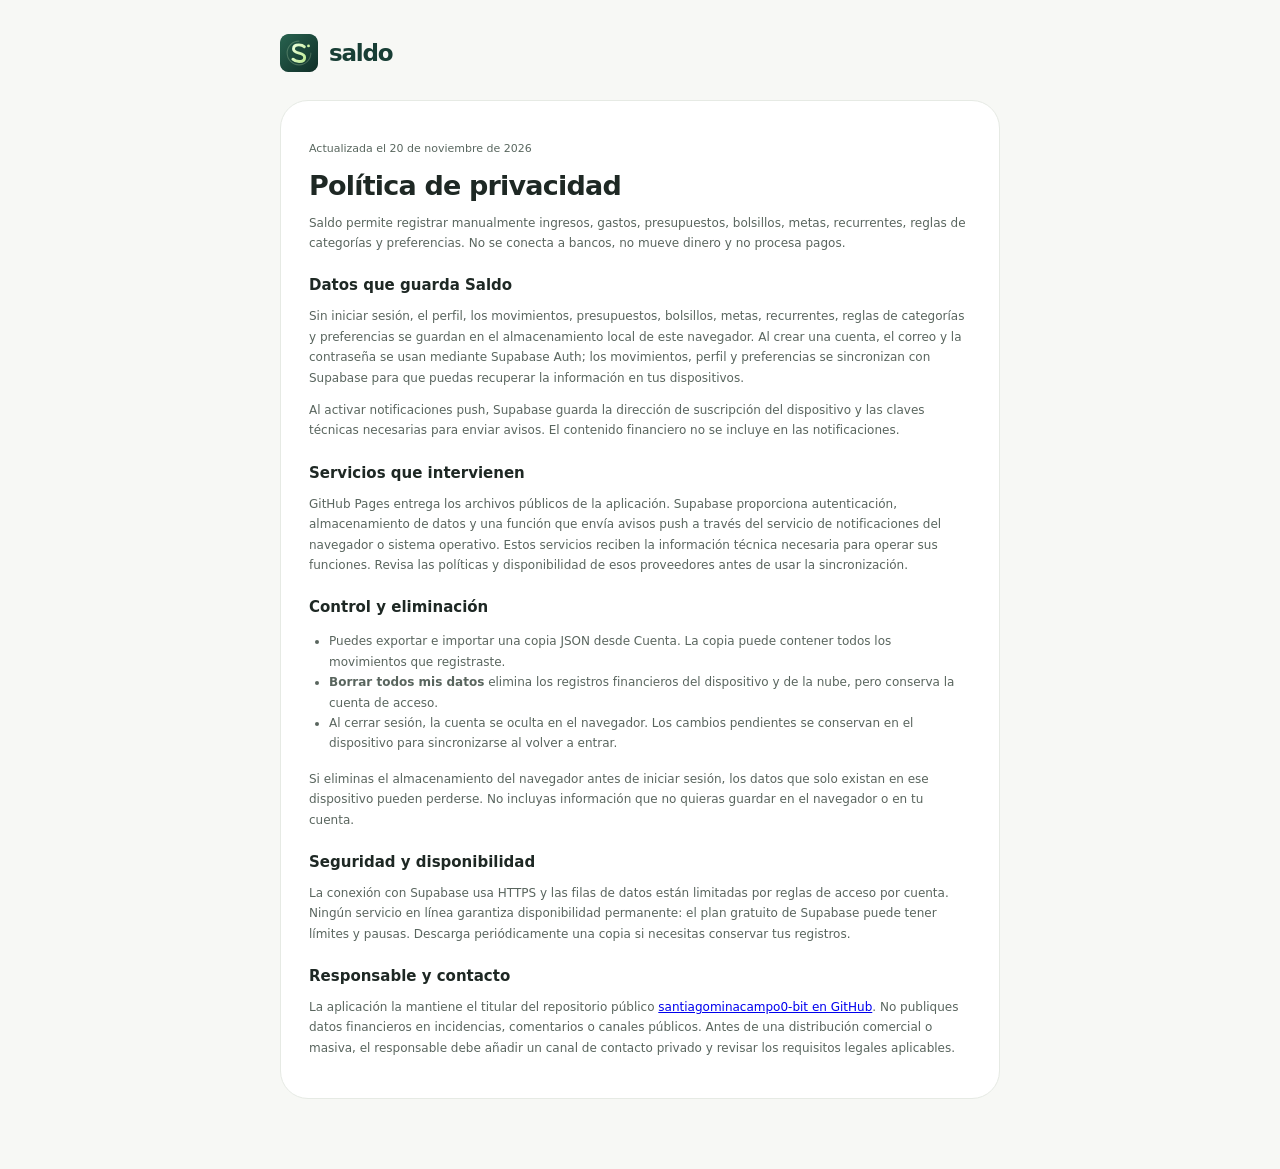
==== commit a966de13: "Añade calendario de pagos, reglas de categorías y estado de avisos" ====
--- a/privacy.html
+++ b/privacy.html
@@ -6,7 +6,7 @@
     <meta name="theme-color" content="#f7f8f5" />
     <title>Privacidad — Saldo</title>
     <link rel="icon" href="./icons/saldo.svg" type="image/svg+xml" />
-    <link rel="stylesheet" href="./styles.css?v=5" />
+    <link rel="stylesheet" href="./styles.css?v=6" />
     <style>
       .privacy-page { max-width: 760px; margin: 0 auto; padding: 34px 20px 70px; }
       .privacy-page .brand { padding: 0 0 28px; }
@@ -25,9 +25,9 @@
       <article class="privacy-document">
         <p class="updated">Actualizada el 20 de noviembre de 2026</p>
         <h1>Política de privacidad</h1>
-        <p>Saldo permite registrar manualmente ingresos, gastos, presupuestos, bolsillos, metas, recurrentes y preferencias. No se conecta a bancos, no mueve dinero y no procesa pagos.</p>
+        <p>Saldo permite registrar manualmente ingresos, gastos, presupuestos, bolsillos, metas, recurrentes, reglas de categorías y preferencias. No se conecta a bancos, no mueve dinero y no procesa pagos.</p>
         <h2>Datos que guarda Saldo</h2>
-        <p>Sin iniciar sesión, el perfil, los movimientos, presupuestos, bolsillos, metas, recurrentes y preferencias se guardan en el almacenamiento local de este navegador. Al crear una cuenta, el correo y la contraseña se usan mediante Supabase Auth; los movimientos, perfil y preferencias se sincronizan con Supabase para que puedas recuperar la información en tus dispositivos.</p>
+        <p>Sin iniciar sesión, el perfil, los movimientos, presupuestos, bolsillos, metas, recurrentes, reglas de categorías y preferencias se guardan en el almacenamiento local de este navegador. Al crear una cuenta, el correo y la contraseña se usan mediante Supabase Auth; los movimientos, perfil y preferencias se sincronizan con Supabase para que puedas recuperar la información en tus dispositivos.</p>
         <p>Al activar notificaciones push, Supabase guarda la dirección de suscripción del dispositivo y las claves técnicas necesarias para enviar avisos. El contenido financiero no se incluye en las notificaciones.</p>
         <h2>Servicios que intervienen</h2>
         <p>GitHub Pages entrega los archivos públicos de la aplicación. Supabase proporciona autenticación, almacenamiento de datos y una función que envía avisos push a través del servicio de notificaciones del navegador o sistema operativo. Estos servicios reciben la información técnica necesaria para operar sus funciones. Revisa las políticas y disponibilidad de esos proveedores antes de usar la sincronización.</p>
--- a/styles.css
+++ b/styles.css
@@ -174,8 +174,8 @@
 .row-category { color: #67736c; font-size: 10px; }
 .more-button { display: grid; width: 36px; height: 36px; place-items: center; border: 0; border-radius: 8px; background: transparent; color: var(--muted); cursor: pointer; }
 .more-button:hover { background: var(--surface-soft); }
-.movement-total { display: flex; align-items: center; justify-content: space-between; padding: 14px 15px; border-top: 1px solid var(--line); color: var(--muted); font-size: 11px; }
-.movement-total strong { color: var(--ink); font-size: 12px; }
+.movement-total { display: flex; align-items: center; justify-content: space-between; gap: 8px; padding: 14px 15px; border-top: 1px solid var(--line); color: var(--muted); font-size: 11px; }
+.movement-total strong { min-width: 0; color: var(--ink); font-size: 12px; text-align: right; overflow-wrap: anywhere; }
 .budget-cards { display: grid; grid-template-columns: repeat(2, minmax(0, 1fr)); gap: 13px; }
 .budget-card { padding: 17px 18px; border: 1px solid var(--line); border-radius: 17px; background: var(--surface); }
 .budget-card-head { display: flex; align-items: center; justify-content: space-between; gap: 10px; margin-bottom: 14px; }
@@ -526,3 +526,40 @@
   .planner-nav { display: grid; grid-template-columns: repeat(2,minmax(0,1fr)); }
   .plan-card .account-actions { margin-top: 0; }
 }
+
+.forecast { margin: 14px 0; }
+.forecast-values { display: grid; grid-template-columns: repeat(3, minmax(0, 1fr)); gap: 8px; }
+.forecast-values > div { padding: 10px; border-radius: 12px; background: var(--surface-soft); min-width: 0; }
+.forecast-values > div:last-child { background: var(--green-pale); }
+.forecast-values span, .calendar-item-copy small { color: var(--muted); display: block; font-size: .8rem; }
+.forecast-values strong { color: var(--green-dark); display: block; margin-top: 2px; font-size: clamp(.98rem, 2vw, 1.25rem); overflow-wrap: anywhere; }
+.forecast-values strong.forecast-negative { color: #812d28; }
+.calendar-counts { display: flex; flex-wrap: wrap; gap: 8px; margin-bottom: 12px; }
+.calendar-list { list-style: none; margin: 0; padding: 0; }
+.calendar-row { display: grid; grid-template-columns: minmax(0, 1fr) auto auto; gap: 12px; align-items: center; padding: 12px 0; border-bottom: 1px solid var(--line); }
+.calendar-row:first-child { padding-top: 0; }
+.calendar-row:last-child { padding-bottom: 0; border-bottom: 0; }
+.calendar-item-copy { min-width: 0; overflow-wrap: anywhere; }
+.calendar-item-main { display: grid; justify-items: end; align-content: center; gap: 3px; text-align: right; overflow-wrap: anywhere; min-width: 0; }
+.movement-actions, .movement-filters { display: flex; min-width: 0; max-width: 100%; align-items: end; flex-wrap: wrap; gap: 9px; }
+.movement-filters { margin-bottom: 12px; }
+.movement-filters label { display: grid; grid-template-columns: minmax(0, 1fr); min-width: 0; max-width: 100%; gap: 4px; font-size: .82rem; font-weight: 650; }
+.movement-filters select { min-width: 0; width: 100%; max-width: 100%; min-height: 44px; padding: 7px 10px; border: 1px solid var(--line); border-radius: 10px; background: var(--surface); color: var(--ink); font: inherit; }
+.owner-notifications { margin-top: 18px; border-top: 1px solid var(--line); padding-top: 14px; }
+.owner-notifications p { color: var(--muted); font-size: .86rem; }
+.owner-notifications dl { display: grid; grid-template-columns: repeat(auto-fit, minmax(min(160px, 100%), 1fr)); gap: 8px; }
+.owner-notifications dl > div { background: var(--surface-soft); padding: 9px 12px; border-radius: 10px; }
+.owner-notifications dt { color: var(--muted); font-size: .82rem; }
+.owner-notifications dd { margin: 4px 0 0; font-weight: 700; color: var(--green-dark); }
+@media (max-width: 640px) {
+  .calendar-row { grid-template-columns: minmax(0, 1fr) minmax(80px, auto); }
+  .calendar-row > button { grid-column: 1 / -1; justify-self: start; min-height: 44px; }
+  .movement-filters { display: grid; grid-template-columns: repeat(2,minmax(0, 1fr)); }
+  .movement-filters select { font-size: 16px; }
+  .movement-filters > button { grid-column: 1 / -1; justify-self: start; }
+}
+@media (max-width: 350px) {
+  .forecast-values { grid-template-columns: repeat(2,minmax(0,1fr)); }
+  .forecast-values > div:last-child { grid-column: 1 / -1; }
+  .movement-filters { grid-template-columns: minmax(0, 1fr); }
+}
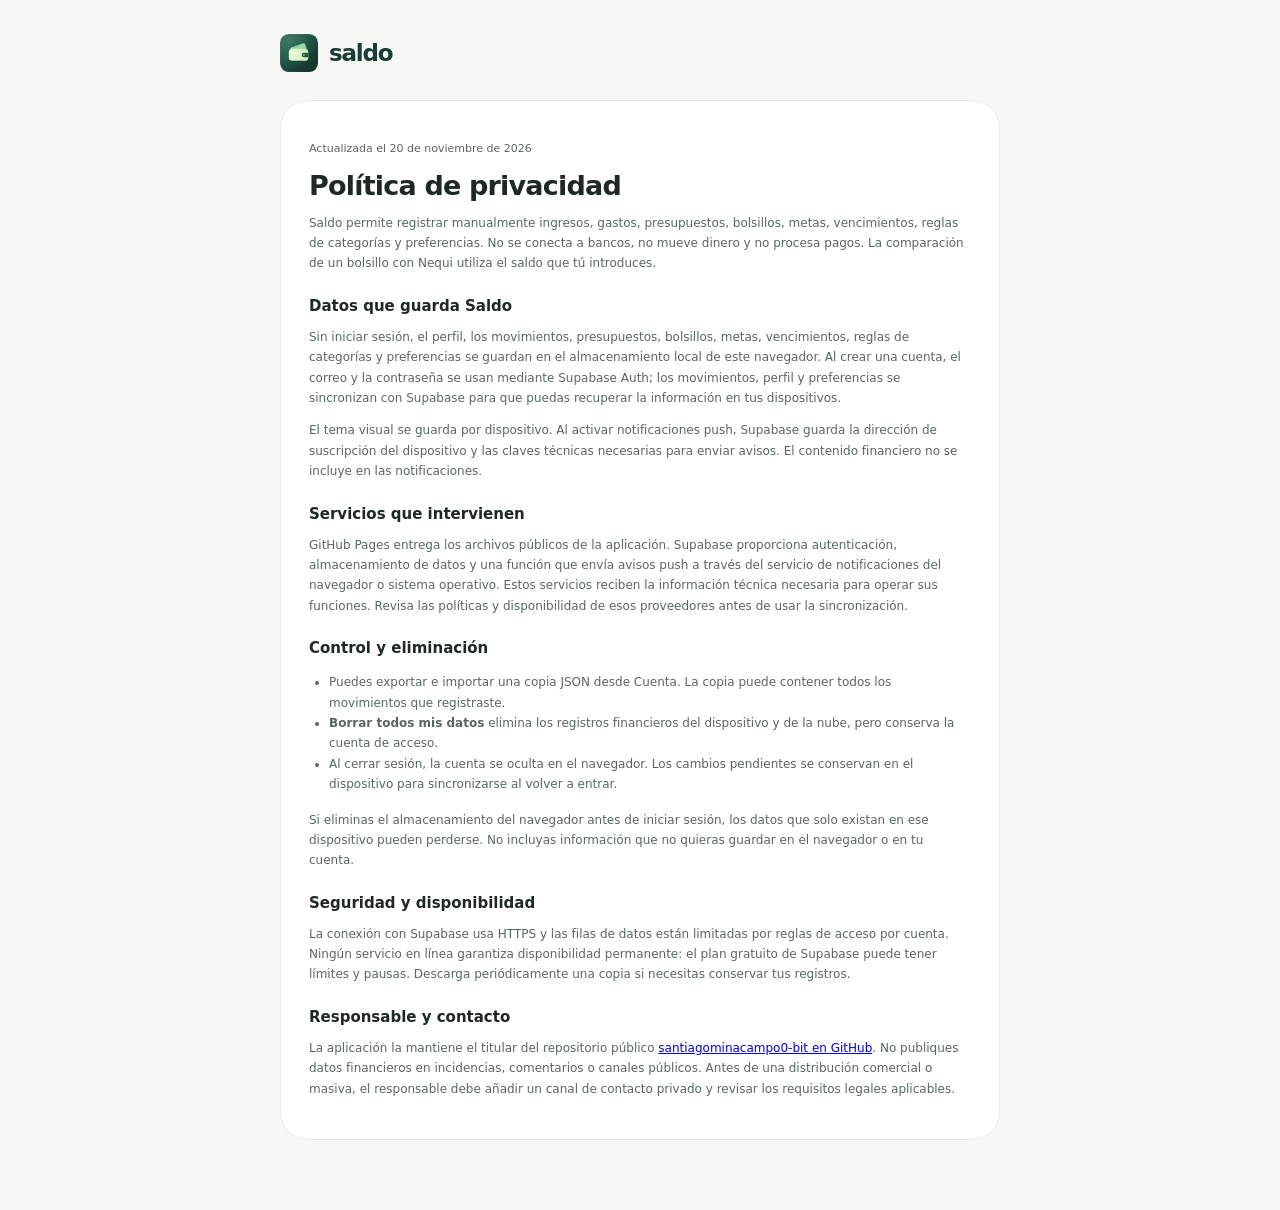
==== commit 428aa407: "Saldo 7: conciliación manual de Nequi, calendario por fecha y sincronización protegida" ====
--- a/privacy.html
+++ b/privacy.html
@@ -5,8 +5,9 @@
     <meta name="viewport" content="width=device-width, initial-scale=1" />
     <meta name="theme-color" content="#f7f8f5" />
     <title>Privacidad — Saldo</title>
-    <link rel="icon" href="./icons/saldo.svg" type="image/svg+xml" />
-    <link rel="stylesheet" href="./styles.css?v=6" />
+    <link rel="icon" href="./icons/saldo.svg?v=7" type="image/svg+xml" />
+    <script src="./saldo-theme.js?v=7"></script>
+    <link rel="stylesheet" href="./styles.css?v=7" />
     <style>
       .privacy-page { max-width: 760px; margin: 0 auto; padding: 34px 20px 70px; }
       .privacy-page .brand { padding: 0 0 28px; }
@@ -14,21 +15,21 @@
       .privacy-document h1 { margin: 0; font: 800 27px var(--display); letter-spacing: -.8px; }
       .privacy-document .updated { color: var(--muted); font-size: 11px; }
       .privacy-document h2 { margin: 23px 0 7px; font: 700 15px var(--display); }
-      .privacy-document p, .privacy-document li { color: #59655e; font-size: 12px; line-height: 1.7; }
+      .privacy-document p, .privacy-document li { color: var(--muted); font-size: 12px; line-height: 1.7; }
       .privacy-document ul { padding-left: 20px; }
       @media(max-width:520px) { .privacy-page { padding: 22px 13px 50px; } .privacy-document { padding: 20px; } }
     </style>
   </head>
   <body>
     <main class="privacy-page">
-      <a class="brand" href="./"><span class="brand-mark"><img src="./icons/saldo.svg" alt="" width="36" height="36" /></span><span>saldo</span></a>
+      <a class="brand" href="./"><span class="brand-mark"><img src="./icons/saldo.svg?v=7" alt="" width="36" height="36" /></span><span>saldo</span></a>
       <article class="privacy-document">
         <p class="updated">Actualizada el 20 de noviembre de 2026</p>
         <h1>Política de privacidad</h1>
-        <p>Saldo permite registrar manualmente ingresos, gastos, presupuestos, bolsillos, metas, recurrentes, reglas de categorías y preferencias. No se conecta a bancos, no mueve dinero y no procesa pagos.</p>
+        <p>Saldo permite registrar manualmente ingresos, gastos, presupuestos, bolsillos, metas, vencimientos, reglas de categorías y preferencias. No se conecta a bancos, no mueve dinero y no procesa pagos. La comparación de un bolsillo con Nequi utiliza el saldo que tú introduces.</p>
         <h2>Datos que guarda Saldo</h2>
-        <p>Sin iniciar sesión, el perfil, los movimientos, presupuestos, bolsillos, metas, recurrentes, reglas de categorías y preferencias se guardan en el almacenamiento local de este navegador. Al crear una cuenta, el correo y la contraseña se usan mediante Supabase Auth; los movimientos, perfil y preferencias se sincronizan con Supabase para que puedas recuperar la información en tus dispositivos.</p>
-        <p>Al activar notificaciones push, Supabase guarda la dirección de suscripción del dispositivo y las claves técnicas necesarias para enviar avisos. El contenido financiero no se incluye en las notificaciones.</p>
+        <p>Sin iniciar sesión, el perfil, los movimientos, presupuestos, bolsillos, metas, vencimientos, reglas de categorías y preferencias se guardan en el almacenamiento local de este navegador. Al crear una cuenta, el correo y la contraseña se usan mediante Supabase Auth; los movimientos, perfil y preferencias se sincronizan con Supabase para que puedas recuperar la información en tus dispositivos.</p>
+        <p>El tema visual se guarda por dispositivo. Al activar notificaciones push, Supabase guarda la dirección de suscripción del dispositivo y las claves técnicas necesarias para enviar avisos. El contenido financiero no se incluye en las notificaciones.</p>
         <h2>Servicios que intervienen</h2>
         <p>GitHub Pages entrega los archivos públicos de la aplicación. Supabase proporciona autenticación, almacenamiento de datos y una función que envía avisos push a través del servicio de notificaciones del navegador o sistema operativo. Estos servicios reciben la información técnica necesaria para operar sus funciones. Revisa las políticas y disponibilidad de esos proveedores antes de usar la sincronización.</p>
         <h2>Control y eliminación</h2>
--- a/styles.css
+++ b/styles.css
@@ -3,23 +3,81 @@
   --paper: #f7f8f5;
   --surface: #ffffff;
   --surface-soft: #f1f4ef;
+  --surface-subtle: #fbfcfa;
+  --mobile-nav: #fbfcfaf5;
   --ink: #1e2824;
+  --ink-soft: #4c5b52;
   --muted: #59675f;
   --line: #e6eae4;
+  --control-line: var(--line);
+  --track: #edf0ec;
+  --focus-ring: #4b856d;
   --green: #23634f;
   --green-dark: #183e35;
   --green-pale: #e6f2e9;
+  --primary: #183e35;
+  --primary-hover: #245747;
+  --on-primary: #ffffff;
+  --hero-base: #183e35;
+  --hero-highlight: #3a765a;
+  --chart-income: #9dcba8;
+  --chart-expense: #183e35;
+  --switch-off: #75877c;
+  --switch-thumb: #ffffff;
+  --switch-thumb-on: #ffffff;
   --lime: #d5efbd;
   --red: #bd6155;
   --red-pale: #f8e9e6;
+  --red-ink: #862f27;
+  --red-hover: #f2d9d5;
   --amber: #a87939;
   --amber-pale: #fbf2e3;
+  --amber-ink: #694616;
   --radius-xl: 28px;
   --radius-lg: 20px;
   --radius-md: 14px;
   --shadow: 0 12px 42px -28px #1c432b45;
+  --scrim: #1a262061;
   --font: 'Avenir Next', 'Segoe UI', system-ui, -apple-system, BlinkMacSystemFont, sans-serif;
   --display: 'Avenir Next', 'Segoe UI', system-ui, sans-serif;
+}
+
+:root[data-theme="dark"] {
+  color-scheme: dark;
+  --paper: #111b17;
+  --surface: #192721;
+  --surface-soft: #23332b;
+  --surface-subtle: #1b2922;
+  --mobile-nav: #192721f5;
+  --ink: #edf5ef;
+  --ink-soft: #d2e1d8;
+  --muted: #b5c6ba;
+  --line: #35483d;
+  --control-line: #657c6e;
+  --track: #31463a;
+  --focus-ring: #b9efcb;
+  --green: #a5ddba;
+  --green-dark: #c0efcf;
+  --green-pale: #29483a;
+  --primary: #a5ddba;
+  --primary-hover: #c0efcf;
+  --on-primary: #142c21;
+  --hero-base: #17382e;
+  --hero-highlight: #356653;
+  --chart-income: #a5ddba;
+  --chart-expense: #b8ade7;
+  --switch-off: #607367;
+  --switch-thumb: #f4fbf6;
+  --switch-thumb-on: #142c21;
+  --red: #f5afa4;
+  --red-pale: #44302e;
+  --red-ink: #ffc0b7;
+  --red-hover: #543633;
+  --amber: #edbe79;
+  --amber-pale: #403221;
+  --amber-ink: #f8d091;
+  --shadow: 0 12px 42px -28px #000000a6;
+  --scrim: #080d0bbb;
 }
 
 * { box-sizing: border-box; }
@@ -27,31 +85,32 @@
 body { margin: 0; color: var(--ink); background: var(--paper); font: 15px/1.45 var(--font); -webkit-font-smoothing: antialiased; }
 [hidden] { display: none !important; }
 button, input, select, textarea { font: inherit; }
+input::placeholder, textarea::placeholder { color: var(--muted); opacity: 1; }
 button { color: inherit; }
-button:focus-visible, a:focus-visible, input:focus-visible, select:focus-visible, textarea:focus-visible { outline: 3px solid #9dcba8; outline-offset: 3px; }
+button:focus-visible, a:focus-visible, input:focus-visible, select:focus-visible, textarea:focus-visible { outline: 3px solid var(--focus-ring); outline-offset: 3px; }
 button:disabled { opacity: .5; cursor: not-allowed; }
 
 .app-shell { min-height: 100vh; }
-.sidebar { position: fixed; inset: 0 auto 0 0; z-index: 10; display: flex; width: 250px; flex-direction: column; overflow-y: auto; padding: 30px 18px 22px; border-right: 1px solid var(--line); background: #fbfcfa; }
+.sidebar { position: fixed; inset: 0 auto 0 0; z-index: 10; display: flex; width: 250px; flex-direction: column; overflow-y: auto; padding: 30px 18px 22px; border-right: 1px solid var(--line); background: var(--surface-subtle); }
 .brand { display: flex; align-items: center; gap: 11px; padding: 0 13px 34px; color: var(--green-dark); font: 800 23px/1 var(--display); letter-spacing: -1.2px; text-decoration: none; }
-.brand-mark { display: grid; width: 38px; height: 38px; flex: 0 0 38px; place-items: center; border-radius: 10px; background: var(--green-dark); color: var(--lime); }
+.brand-mark { display: grid; width: 38px; height: 38px; flex: 0 0 38px; place-items: center; border-radius: 10px; color: var(--lime); }
 .brand-mark img { display: block; width: 100%; height: 100%; object-fit: contain; }
 .brand-mark svg { width: 24px; height: 24px; }
-.nav-label { padding: 0 14px 11px; color: #9aa29d; font-size: 10px; font-weight: 700; letter-spacing: 1.2px; text-transform: uppercase; }
+.nav-label { padding: 0 14px 11px; color: var(--muted); font-size: 10px; font-weight: 700; letter-spacing: 1.2px; text-transform: uppercase; }
 .nav-list { display: grid; gap: 5px; }
-.nav-button { display: flex; width: 100%; align-items: center; gap: 13px; padding: 12px 14px; border: 0; border-radius: 13px; background: transparent; color: #67716b; text-align: left; font-size: 14px; font-weight: 600; cursor: pointer; transition: background .18s ease, color .18s ease, transform .18s ease; }
-.nav-button:hover { transform: translateX(2px); background: #f0f4ef; color: var(--green-dark); }
-.nav-button.active { background: var(--green-dark); color: white; }
+.nav-button { display: flex; width: 100%; align-items: center; gap: 13px; padding: 12px 14px; border: 0; border-radius: 13px; background: transparent; color: var(--muted); text-align: left; font-size: 14px; font-weight: 600; cursor: pointer; transition: background .18s ease, color .18s ease, transform .18s ease; }
+.nav-button:hover { transform: translateX(2px); background: var(--surface-soft); color: var(--green-dark); }
+.nav-button.active { background: var(--primary); color: var(--on-primary); }
 .nav-icon { display: grid; width: 19px; height: 19px; place-items: center; }
 .nav-icon svg { width: 18px; height: 18px; fill: none; stroke: currentColor; stroke-linecap: round; stroke-linejoin: round; stroke-width: 1.8; }
 .sidebar-bottom { margin-top: auto; }
 .privacy-note { margin: 0 5px 20px; padding: 13px 14px; border-radius: 15px; background: var(--surface-soft); color: var(--muted); font-size: 11px; line-height: 1.45; }
-.privacy-note strong { display: block; margin-bottom: 4px; color: #506159; font-size: 12px; }
+.privacy-note strong { display: block; margin-bottom: 4px; color: var(--ink-soft); font-size: 12px; }
 .profile-chip { display: flex; align-items: center; gap: 11px; padding: 12px 11px 2px; border-top: 1px solid var(--line); }
-.avatar { display: grid; width: 36px; height: 36px; flex: 0 0 36px; place-items: center; border-radius: 50%; background: var(--lime); color: var(--green-dark); font-size: 13px; font-weight: 700; }
+.avatar { display: grid; width: 36px; height: 36px; flex: 0 0 36px; place-items: center; border-radius: 50%; background: var(--lime); color: #183e35; font-size: 13px; font-weight: 700; }
 .profile-info { min-width: 0; }
-.profile-name { overflow: hidden; color: var(--ink); font-size: 12px; font-weight: 700; text-overflow: ellipsis; white-space: nowrap; }
-.profile-caption { color: var(--muted); font-size: 10px; }
+.profile-name { display: block; overflow: hidden; color: var(--ink); font-size: 12px; font-weight: 700; text-overflow: ellipsis; white-space: nowrap; }
+.profile-caption { display: block; color: var(--muted); font-size: 10px; }
 
 .main-area { min-height: 100vh; margin-left: 250px; padding: 33px 46px 70px; }
 .topbar { display: flex; max-width: 1160px; align-items: center; justify-content: space-between; gap: 20px; margin: 0 auto 27px; }
@@ -61,21 +120,21 @@
 .topbar h1 { margin: 0; font: 750 26px/1.2 var(--display); letter-spacing: -.7px; overflow-wrap: anywhere; }
 .topbar-actions { display: flex; align-items: center; gap: 11px; }
 .month-picker { display: flex; align-items: center; gap: 8px; padding: 6px; border: 1px solid var(--line); border-radius: 13px; background: var(--surface); }
-.month-picker span { min-width: 104px; color: #47544d; text-align: center; font-size: 12px; font-weight: 700; }
-.icon-button { display: inline-grid; width: 34px; height: 34px; place-items: center; border: 0; border-radius: 10px; background: transparent; color: #64716a; cursor: pointer; transition: background .16s ease, color .16s ease; }
+.month-picker span { min-width: 104px; color: var(--ink-soft); text-align: center; font-size: 12px; font-weight: 700; }
+.icon-button { display: inline-grid; width: 34px; height: 34px; place-items: center; border: 0; border-radius: 10px; background: transparent; color: var(--muted); cursor: pointer; transition: background .16s ease, color .16s ease; }
 .icon-button:hover { background: var(--surface-soft); color: var(--green-dark); }
 .icon-button svg { width: 17px; height: 17px; fill: none; stroke: currentColor; stroke-linecap: round; stroke-linejoin: round; stroke-width: 1.8; }
 .primary-button, .secondary-button, .text-button, .danger-button { display: inline-flex; align-items: center; justify-content: center; gap: 8px; border: 0; border-radius: 12px; font-size: 12px; font-weight: 700; cursor: pointer; transition: background .16s ease, transform .16s ease; }
-.primary-button { min-height: 42px; padding: 0 16px; background: var(--green-dark); color: #fff; }
-.primary-button:hover { transform: translateY(-1px); background: #245747; }
+.primary-button { min-height: 42px; padding: 0 16px; background: var(--primary); color: var(--on-primary); }
+.primary-button:hover { transform: translateY(-1px); background: var(--primary-hover); }
 .primary-button svg, .secondary-button svg, .text-button svg, .danger-button svg, .more-button svg, .avatar svg, .muted-panel svg { width: 17px; height: 17px; flex: 0 0 17px; fill: none; stroke: currentColor; stroke-linecap: round; stroke-linejoin: round; stroke-width: 1.8; }
 .primary-button:active, .secondary-button:active, .icon-button:active, .nav-button:active { transform: scale(.97); }
-.secondary-button { min-height: 38px; padding: 0 13px; border: 1px solid var(--line); background: var(--surface); color: #43524a; }
+.secondary-button { min-height: 38px; padding: 0 13px; border: 1px solid var(--line); background: var(--surface); color: var(--ink-soft); }
 .secondary-button:hover { background: var(--surface-soft); }
 .text-button { padding: 5px 0; background: transparent; color: var(--green); text-decoration: none; }
 .text-button:hover { color: var(--green-dark); }
-.danger-button { min-height: 38px; padding: 0 13px; background: var(--red-pale); color: #984d43; }
-.danger-button:hover { background: #f2d9d5; }
+.danger-button { min-height: 38px; padding: 0 13px; background: var(--red-pale); color: var(--red-ink); }
+.danger-button:hover { background: var(--red-hover); }
 
 .content { max-width: 1160px; margin: 0 auto; }
 .content.view-arrive, .view-arrive .content { animation: arrive .23s cubic-bezier(.18,.7,.24,1) both; }
@@ -117,28 +176,28 @@
 .chart-item { display: flex; min-width: 0; height: 100%; flex: 1; flex-direction: column; align-items: center; justify-content: end; gap: 8px; }
 .chart-columns { display: flex; width: min(100%, 42px); height: 145px; align-items: end; justify-content: center; gap: 4px; border-bottom: 1px solid var(--line); }
 .chart-column { min-width: 8px; max-width: 16px; flex: 1; border-radius: 5px 5px 1px 1px; transition: height .35s cubic-bezier(.2,.7,.2,1); }
-.chart-column.income { background: #9dcba8; }
-.chart-column.expense { background: var(--green-dark); }
+.chart-column.income { background: var(--chart-income); }
+.chart-column.expense { background: var(--chart-expense); }
 .chart-month { color: var(--muted); font-size: 9px; text-transform: capitalize; }
 .legend { display: flex; align-items: center; gap: 15px; margin-top: 13px; color: var(--muted); font-size: 10px; }
 .legend-item { display: inline-flex; align-items: center; gap: 6px; }
-.legend-dot { width: 8px; height: 8px; border-radius: 3px; background: #9dcba8; }
-.legend-dot.expense { background: var(--green-dark); }
+.legend-dot { width: 8px; height: 8px; border-radius: 3px; background: var(--chart-income); }
+.legend-dot.expense { background: var(--chart-expense); }
 .budget-mini { display: grid; gap: 17px; }
 .budget-row { display: grid; gap: 8px; }
 .budget-row-top { display: flex; align-items: center; justify-content: space-between; gap: 8px; font-size: 11px; }
-.budget-category { display: inline-flex; align-items: center; gap: 8px; color: #4a574f; font-weight: 600; }
+.budget-category { display: inline-flex; align-items: center; gap: 8px; color: var(--ink-soft); font-weight: 600; }
 .category-dot { width: 8px; height: 8px; flex: 0 0 8px; border-radius: 50%; background: #8eaf8d; }
 .budget-amount { color: var(--muted); font-size: 10px; }
-.progress { height: 6px; overflow: hidden; border-radius: 8px; background: #edf0ec; }
+.progress { height: 6px; overflow: hidden; border-radius: 8px; background: var(--track); }
 .progress-fill { height: 100%; border-radius: inherit; background: #85b28d; transition: width .4s ease; }
 .progress-fill.warn { background: #d6a45c; }
 .progress-fill.over { background: var(--red); }
 .activity-panel { overflow: hidden; }
 .activity-list { display: grid; }
-.transaction-row { display: grid; grid-template-columns: 40px minmax(0, 1fr) auto; align-items: center; gap: 12px; padding: 13px 0; border-top: 1px solid #eff1ee; }
+.transaction-row { display: grid; grid-template-columns: 40px minmax(0, 1fr) auto; align-items: center; gap: 12px; padding: 13px 0; border-top: 1px solid var(--line); }
 .transaction-row:first-child { border-top: 0; }
-.transaction-symbol { display: grid; width: 39px; height: 39px; place-items: center; border-radius: 13px; background: var(--surface-soft); color: #53645a; }
+.transaction-symbol { display: grid; width: 39px; height: 39px; place-items: center; border-radius: 13px; background: var(--surface-soft); color: var(--ink-soft); }
 .transaction-symbol.income { background: var(--green-pale); color: var(--green); }
 .transaction-symbol svg { width: 17px; height: 17px; fill: none; stroke: currentColor; stroke-linecap: round; stroke-linejoin: round; stroke-width: 1.8; }
 .transaction-copy { min-width: 0; }
@@ -147,13 +206,13 @@
 .transaction-amount { min-width: 0; max-width: 100%; text-align: right; font-size: 13px; font-weight: 700; }
 .transaction-amount.income { color: var(--green); }
 .transaction-date { display: block; margin-top: 3px; color: var(--muted); font-size: 10px; font-weight: 500; }
-.activity-footer { padding-top: 10px; border-top: 1px solid #eff1ee; text-align: center; }
-.empty-state { padding: 29px 18px; border: 1px dashed #d9dfd8; border-radius: 16px; background: #fbfcfa; text-align: center; }
+.activity-footer { padding-top: 10px; border-top: 1px solid var(--line); text-align: center; }
+.empty-state { padding: 29px 18px; border: 1px dashed var(--control-line); border-radius: 16px; background: var(--surface-subtle); text-align: center; }
 .empty-icon { display: grid; width: 45px; height: 45px; place-items: center; margin: 0 auto 12px; border-radius: 15px; background: var(--green-pale); color: var(--green); }
 .empty-icon svg { width: 21px; height: 21px; fill: none; stroke: currentColor; stroke-linecap: round; stroke-linejoin: round; stroke-width: 1.8; }
 .empty-state h3 { margin: 0; font: 700 13px var(--display); }
 .empty-state p { max-width: 250px; margin: 6px auto 14px; color: var(--muted); font-size: 10px; }
-.chart-empty { display: grid; min-height: 176px; align-content: center; justify-items: center; padding: 16px; border-radius: 15px; background: #fbfcfa; text-align: center; }
+.chart-empty { display: grid; min-height: 176px; align-content: center; justify-items: center; padding: 16px; border-radius: 15px; background: var(--surface-subtle); text-align: center; }
 .chart-empty .empty-icon { margin-bottom: 8px; }
 .chart-empty p { max-width: 260px; margin: 0 0 8px; color: var(--muted); font-size: 10px; }
 
@@ -162,16 +221,16 @@
 .page-title-row p { margin: 6px 0 0; color: var(--muted); font-size: 11px; }
 .toolbar { display: flex; flex-wrap: wrap; align-items: center; justify-content: space-between; gap: 12px; margin-bottom: 16px; }
 .filter-group { display: flex; flex-wrap: wrap; gap: 7px; }
-.filter-chip { min-height: 32px; padding: 0 12px; border: 1px solid var(--line); border-radius: 18px; background: var(--surface); color: #64716a; font-size: 10px; font-weight: 700; cursor: pointer; }
-.filter-chip.active { border-color: var(--green-dark); background: var(--green-dark); color: white; }
+.filter-chip { min-height: 32px; padding: 0 12px; border: 1px solid var(--line); border-radius: 18px; background: var(--surface); color: var(--muted); font-size: 10px; font-weight: 700; cursor: pointer; }
+.filter-chip.active { border-color: var(--primary); background: var(--primary); color: var(--on-primary); }
 .search-wrap { position: relative; min-width: 175px; flex: 0 1 230px; }
-.search-wrap svg { position: absolute; top: 50%; left: 11px; width: 15px; height: 15px; transform: translateY(-50%); fill: none; stroke: #89928c; stroke-width: 1.8; }
-.search-wrap input { width: 100%; height: 36px; padding: 0 12px 0 34px; border: 1px solid var(--line); border-radius: 11px; background: var(--surface); color: var(--ink); font-size: 11px; }
+.search-wrap svg { position: absolute; top: 50%; left: 11px; width: 15px; height: 15px; transform: translateY(-50%); fill: none; stroke: var(--muted); stroke-width: 1.8; }
+.search-wrap input { width: 100%; height: 36px; padding: 0 12px 0 34px; border: 1px solid var(--control-line); border-radius: 11px; background: var(--surface); color: var(--ink); font-size: 11px; }
 .table-head { display: grid; grid-template-columns: minmax(0, 1fr) 105px 105px 36px; gap: 12px; padding: 14px 15px 10px; color: var(--muted); font-size: 10px; font-weight: 700; letter-spacing: .8px; text-transform: uppercase; }
 .table-head span:nth-child(3) { text-align: right; }
 .movement-list { padding: 0 15px; }
 .movement-list .transaction-row { grid-template-columns: 40px minmax(0, 1fr) 105px 105px 36px; padding: 12px 0; }
-.row-category { color: #67736c; font-size: 10px; }
+.row-category { color: var(--muted); font-size: 10px; }
 .more-button { display: grid; width: 36px; height: 36px; place-items: center; border: 0; border-radius: 8px; background: transparent; color: var(--muted); cursor: pointer; }
 .more-button:hover { background: var(--surface-soft); }
 .movement-total { display: flex; align-items: center; justify-content: space-between; gap: 8px; padding: 14px 15px; border-top: 1px solid var(--line); color: var(--muted); font-size: 11px; }
@@ -180,11 +239,11 @@
 .budget-card { padding: 17px 18px; border: 1px solid var(--line); border-radius: 17px; background: var(--surface); }
 .budget-card-head { display: flex; align-items: center; justify-content: space-between; gap: 10px; margin-bottom: 14px; }
 .budget-card-title { display: flex; align-items: center; gap: 9px; font-size: 12px; font-weight: 700; }
-.budget-card-value { color: #5d6962; font-size: 10px; }
+.budget-card-value { color: var(--muted); font-size: 10px; }
 .budget-card-foot { display: flex; align-items: center; justify-content: space-between; gap: 8px; margin-top: 8px; color: var(--muted); font-size: 9px; }
-.budget-edit { width: 27px; height: 27px; border: 0; border-radius: 8px; background: var(--surface-soft); color: #617168; cursor: pointer; }
+.budget-edit { width: 27px; height: 27px; border: 0; border-radius: 8px; background: var(--surface-soft); color: var(--muted); cursor: pointer; }
 .budget-edit svg { width: 13px; height: 13px; fill: none; stroke: currentColor; stroke-width: 1.8; }
-.budget-total-card { display: flex; align-items: center; justify-content: space-between; gap: 20px; margin-bottom: 16px; padding: 19px 21px; border-radius: 17px; background: var(--green-dark); color: white; }
+.budget-total-card { display: flex; align-items: center; justify-content: space-between; gap: 20px; margin-bottom: 16px; padding: 19px 21px; border-radius: 17px; background: var(--hero-base); color: white; }
 .budget-total-label { color: rgba(255,255,255,.74); font-size: 11px; }
 .budget-total-value { margin-top: 5px; font: 700 22px var(--display); }
 .budget-total-right { text-align: right; }
@@ -201,14 +260,14 @@
 .report-bar-group { display: flex; min-width: 0; height: 100%; flex: 1; flex-direction: column; align-items: center; justify-content: end; gap: 9px; }
 .report-bars { display: flex; width: min(100%, 53px); height: 180px; align-items: end; justify-content: center; gap: 4px; border-bottom: 1px solid var(--line); }
 .report-bar { min-width: 9px; max-width: 20px; flex: 1; border-radius: 5px 5px 1px 1px; }
-.report-bar.income { background: #9dcba8; }
-.report-bar.expense { background: var(--green-dark); }
+.report-bar.income { background: var(--chart-income); }
+.report-bar.expense { background: var(--chart-expense); }
 .report-month { color: var(--muted); font-size: 9px; text-transform: capitalize; }
 .category-list { display: grid; gap: 15px; }
 .category-row { display: grid; grid-template-columns: minmax(0,1fr) auto; align-items: center; gap: 9px 12px; }
-.category-row-name { display: flex; align-items: center; gap: 8px; color: #536057; font-size: 11px; font-weight: 600; }
+.category-row-name { display: flex; align-items: center; gap: 8px; color: var(--ink-soft); font-size: 11px; font-weight: 600; }
 .category-row-value { font-size: 11px; font-weight: 700; }
-.category-track { grid-column: 1 / -1; height: 5px; overflow: hidden; border-radius: 6px; background: #edf0ec; }
+.category-track { grid-column: 1 / -1; height: 5px; overflow: hidden; border-radius: 6px; background: var(--track); }
 .category-track span { display: block; height: 100%; border-radius: inherit; background: #8eaf8d; }
 .report-actions { display: flex; justify-content: flex-end; margin-top: 14px; }
 .profile-layout { display: grid; grid-template-columns: minmax(0, 1fr) minmax(270px, .75fr); gap: 17px; align-items: start; }
@@ -224,39 +283,43 @@
 .form-grid { display: grid; grid-template-columns: repeat(2, minmax(0,1fr)); gap: 14px; margin-top: 18px; }
 .field { display: grid; min-width: 0; gap: 6px; }
 .field.full { grid-column: 1 / -1; }
-.field label { color: #68746d; font-size: 10px; font-weight: 700; }
-.field input, .field select, .field textarea { width: 100%; min-width: 0; min-height: 44px; padding: 0 11px; border: 1px solid var(--line); border-radius: 10px; background: #fff; color: var(--ink); font-size: 14px; }
+.field label { color: var(--muted); font-size: 10px; font-weight: 700; }
+.field input, .field select, .field textarea { width: 100%; min-width: 0; min-height: 44px; padding: 0 11px; border: 1px solid var(--control-line); border-radius: 10px; background: var(--surface); color: var(--ink); font-size: 14px; }
 .field textarea { min-height: 76px; padding-top: 10px; resize: vertical; }
 .field-help { color: var(--muted); font-size: 9px; }
+.theme-picker { max-width: 21rem; margin-top: 12px; }
+.theme-picker label, .theme-picker .field-help { font-size: .8rem; }
+.theme-picker select { font-size: 16px; }
+
 .form-actions { display: flex; justify-content: flex-end; margin-top: 16px; }
-.setting-row { display: flex; align-items: flex-start; justify-content: space-between; gap: 15px; padding: 13px 0; border-top: 1px solid #eff1ee; }
+.setting-row { display: flex; align-items: flex-start; justify-content: space-between; gap: 15px; padding: 13px 0; border-top: 1px solid var(--line); }
 .setting-row:first-of-type { margin-top: 12px; }
 .setting-row strong { display: block; font-size: 11px; }
 .setting-row small { display: block; max-width: 420px; margin-top: 4px; color: var(--muted); font-size: 9px; line-height: 1.5; }
-.switch { position: relative; display: inline-flex; width: 39px; height: 23px; flex: 0 0 39px; align-items: center; border: 0; border-radius: 14px; background: #d7ddd7; cursor: pointer; transition: background .18s ease; }
-.switch:after { position: absolute; left: 3px; width: 17px; height: 17px; border-radius: 50%; background: white; content: ''; transition: transform .18s ease; }
+.switch { position: relative; display: inline-flex; width: 39px; height: 23px; flex: 0 0 39px; align-items: center; border: 0; border-radius: 14px; background: var(--switch-off); cursor: pointer; transition: background .18s ease; }
+.switch:after { position: absolute; left: 3px; width: 17px; height: 17px; border-radius: 50%; background: var(--switch-thumb); content: ''; transition: transform .18s ease; }
 .switch.on { background: var(--green); }
-.switch.on:after { transform: translateX(16px); }
+.switch.on:after { background: var(--switch-thumb-on); transform: translateX(16px); }
 .local-badge { display: inline-flex; align-items: center; gap: 6px; padding: 5px 8px; border-radius: 10px; background: var(--green-pale); color: var(--green); font-size: 9px; font-weight: 700; }
 .local-badge svg { width: 12px; height: 12px; fill: none; stroke: currentColor; stroke-width: 1.8; }
 .account-actions { display: flex; flex-wrap: wrap; gap: 8px; margin-top: 13px; }
 .reminder-controls { display: grid; grid-template-columns: 1fr 1fr; gap: 11px; margin-top: 14px; }
-.reminder-controls label { display: grid; gap: 6px; color: #68746d; font-size: 9px; font-weight: 700; }
-.reminder-controls select, .reminder-controls input { min-height: 36px; padding: 0 9px; border: 1px solid var(--line); border-radius: 9px; background: white; color: var(--ink); font-size: 11px; }
+.reminder-controls label { display: grid; gap: 6px; color: var(--muted); font-size: 9px; font-weight: 700; }
+.reminder-controls select, .reminder-controls input { min-height: 36px; padding: 0 9px; border: 1px solid var(--control-line); border-radius: 9px; background: var(--surface); color: var(--ink); font-size: 11px; }
 .muted-panel { padding: 16px 17px; border-radius: 15px; background: var(--surface-soft); }
 .muted-panel strong { display: block; font-size: 11px; }
 .muted-panel p { margin: 5px 0 0; color: var(--muted); font-size: 9px; line-height: 1.55; }
 
-.modal-backdrop { position: fixed; z-index: 30; inset: 0; display: grid; place-items: center; padding: 18px; background: rgba(26, 38, 32, .38); animation: fade-in .15s ease both; }
+.modal-backdrop { position: fixed; z-index: 30; inset: 0; display: grid; place-items: center; padding: 18px; background: var(--scrim); animation: fade-in .15s ease both; }
 @keyframes fade-in { from { opacity: 0; } to { opacity: 1; } }
-.modal { width: min(100%, 450px); max-height: min(90vh, 760px); overflow: auto; border: 1px solid rgba(255,255,255,.45); border-radius: 24px; background: var(--surface); animation: modal-in .2s ease both; }
+.modal { width: min(100%, 450px); max-height: min(90vh, 760px); overflow: auto; border: 1px solid var(--line); border-radius: 24px; background: var(--surface); animation: modal-in .2s ease both; }
 @keyframes modal-in { from { opacity: 0; transform: translateY(7px) scale(.985); } to { opacity: 1; transform: translateY(0) scale(1); } }
 .modal-header { display: flex; align-items: flex-start; justify-content: space-between; gap: 15px; padding: 22px 23px 15px; }
 .modal-header h2 { margin: 0; font: 700 17px var(--display); }
 .modal-header p { margin: 5px 0 0; color: var(--muted); font-size: 10px; }
 .modal-body { padding: 0 23px 22px; }
 .type-switch { display: grid; grid-template-columns: 1fr 1fr; gap: 5px; padding: 4px; margin: 0 0 15px; border-radius: 12px; background: var(--surface-soft); }
-.type-choice { min-height: 35px; border: 0; border-radius: 9px; background: transparent; color: #6f7a73; font-size: 11px; font-weight: 700; cursor: pointer; }
+.type-choice { min-height: 35px; border: 0; border-radius: 9px; background: transparent; color: var(--muted); font-size: 11px; font-weight: 700; cursor: pointer; }
 .type-choice.active.income { background: var(--surface); color: var(--green); }
 .type-choice.active.expense { background: var(--surface); color: var(--red); }
 .modal-form { display: grid; gap: 12px; }
@@ -269,9 +332,9 @@
 .toast-mark { width: 8px; height: 8px; flex: 0 0 8px; border-radius: 50%; background: var(--green); }
 .toast.error .toast-mark { background: var(--red); }
 .toast.info .toast-mark { background: var(--amber); }
-.toast-message { color: #435047; }
+.toast-message { color: var(--ink-soft); }
 .mobile-nav { display: none; }
-.install-banner { display: none; position: fixed; z-index: 20; right: 16px; bottom: 84px; left: 16px; align-items: center; gap: 11px; padding: 12px; border: 1px solid var(--line); border-radius: 16px; background: white; }
+.install-banner { display: none; position: fixed; z-index: 20; right: 16px; bottom: 84px; left: 16px; align-items: center; gap: 11px; padding: 12px; border: 1px solid var(--line); border-radius: 16px; background: var(--surface); }
 .install-banner.visible { display: flex; }
 .install-copy { min-width: 0; flex: 1; }
 .install-copy strong { display: block; font-size: 11px; }
@@ -295,7 +358,7 @@
   display: flex;
   flex-direction: column;
   justify-content: center;
-  background: radial-gradient(ellipse at 115% 93%, #3a765a 0, transparent 65%), var(--green-dark);
+  background: radial-gradient(ellipse at 115% 93%, var(--hero-highlight) 0, transparent 65%), var(--hero-base);
   color: white;
 }
 .auth-intro :is(.brand, .eyebrow) { padding: 0; color: #d8efc5; }
@@ -330,7 +393,7 @@
   font-weight: 700;
   cursor: pointer;
 }
-.auth-mode-switch button:is(.active, [aria-selected="true"], [aria-pressed="true"], [aria-current="true"]) { background: white; color: var(--green-dark); box-shadow: 0 1px 4px #203a2424; }
+.auth-mode-switch button:is(.active, [aria-selected="true"], [aria-pressed="true"], [aria-current="true"]) { background: var(--surface); color: var(--green-dark); box-shadow: 0 1px 4px #10181129; }
 .auth-card .field label { font-size: 13px; }
 .auth-actions { display: flex; flex-wrap: wrap; justify-content: space-between; gap: 7px 12px; margin-top: 15px; }
 .auth-actions button { min-height: 44px; }
@@ -340,7 +403,7 @@
 .auth-footer { display: flex; flex-wrap: wrap; align-items: center; justify-content: space-between; gap: 6px 14px; margin-top: 14px; padding: 12px 0 0; border-top: 1px solid var(--line); color: var(--muted); font-size: 12px; }
 .auth-footer :is(a,button) { min-height: 36px; }
 #auth-feedback:not(:empty) { margin: 12px 0 0; padding: 10px 12px; border-radius: 10px; background: var(--surface-soft); color: var(--green-dark); font-size: 13px; }
-#auth-feedback:is(.error, [data-type="error"]):not(:empty) { color: #862f27; background: var(--red-pale); }
+#auth-feedback:is(.error, [data-type="error"]):not(:empty) { color: var(--red-ink); background: var(--red-pale); }
 
 @media (max-width: 1100px) {
   .main-area { padding-right: 30px; padding-left: 30px; }
@@ -447,8 +510,8 @@
   .switch::after { width: 23px; height: 23px; }
   .switch.on::after { transform: translateX(21px); }
   .switch::before { position: absolute; inset: -7px 0; content: ''; }
-  .mobile-nav { position: fixed; z-index: 12; right: 0; bottom: 0; left: 0; display: grid; grid-template-columns: repeat(5,minmax(0,1fr)); gap: 2px; padding: 6px max(5px, env(safe-area-inset-right)) calc(6px + env(safe-area-inset-bottom)) max(5px, env(safe-area-inset-left)); border-top: 1px solid var(--line); background: rgba(251,252,250,.96); backdrop-filter: blur(14px); }
-  .mobile-nav .nav-button { display: grid; justify-items: center; gap: 2px; min-width: 0; min-height: 52px; padding: 4px 1px; border-radius: 13px; color: #56655b; font-size: clamp(9px, 2.55vw, 12px); text-align: center; }
+  .mobile-nav { position: fixed; z-index: 12; right: 0; bottom: 0; left: 0; display: grid; grid-template-columns: repeat(5,minmax(0,1fr)); gap: 2px; padding: 6px max(5px, env(safe-area-inset-right)) calc(6px + env(safe-area-inset-bottom)) max(5px, env(safe-area-inset-left)); border-top: 1px solid var(--line); background: var(--mobile-nav); backdrop-filter: blur(14px); }
+  .mobile-nav .nav-button { display: grid; justify-items: center; gap: 2px; min-width: 0; min-height: 52px; padding: 4px 1px; border-radius: 13px; color: var(--muted); font-size: clamp(9px, 2.55vw, 12px); text-align: center; }
   .mobile-nav .nav-button span:last-child { display: block; max-width: 100%; overflow: hidden; text-overflow: ellipsis; white-space: nowrap; }
   .mobile-nav .nav-button:hover { transform: none; }
   .mobile-nav .nav-button.active { background: var(--green-pale); color: var(--green-dark); }
@@ -503,7 +566,7 @@
 .plan-amount { font-size: clamp(1.15rem, 3vw, 1.62rem); color: var(--green-dark); overflow-wrap: anywhere; }
 .plan-amount small { font-size: .8em; font-weight: 500; }
 .plan-status { border-radius: 100px; background: var(--green-pale); color: var(--green-dark); font-size: .74rem; font-weight: 700; padding: .22rem .56rem; }
-.plan-status.late { background: var(--amber-pale); color: #694616; }
+.plan-status.late { background: var(--amber-pale); color: var(--amber-ink); }
 .plan-empty { grid-column: 1 / -1; }
 .plan-context { margin: 0 0 12px; }
 .plan-compact { list-style: none; margin: 0; padding: 0; }
@@ -533,10 +596,11 @@
 .forecast-values > div:last-child { background: var(--green-pale); }
 .forecast-values span, .calendar-item-copy small { color: var(--muted); display: block; font-size: .8rem; }
 .forecast-values strong { color: var(--green-dark); display: block; margin-top: 2px; font-size: clamp(.98rem, 2vw, 1.25rem); overflow-wrap: anywhere; }
-.forecast-values strong.forecast-negative { color: #812d28; }
+.forecast-values strong.forecast-negative { color: var(--red-ink); }
 .calendar-counts { display: flex; flex-wrap: wrap; gap: 8px; margin-bottom: 12px; }
 .calendar-list { list-style: none; margin: 0; padding: 0; }
 .calendar-row { display: grid; grid-template-columns: minmax(0, 1fr) auto auto; gap: 12px; align-items: center; padding: 12px 0; border-bottom: 1px solid var(--line); }
+.calendar-item-actions { margin-top: 0; }
 .calendar-row:first-child { padding-top: 0; }
 .calendar-row:last-child { padding-bottom: 0; border-bottom: 0; }
 .calendar-item-copy { min-width: 0; overflow-wrap: anywhere; }
@@ -544,16 +608,19 @@
 .movement-actions, .movement-filters { display: flex; min-width: 0; max-width: 100%; align-items: end; flex-wrap: wrap; gap: 9px; }
 .movement-filters { margin-bottom: 12px; }
 .movement-filters label { display: grid; grid-template-columns: minmax(0, 1fr); min-width: 0; max-width: 100%; gap: 4px; font-size: .82rem; font-weight: 650; }
-.movement-filters select { min-width: 0; width: 100%; max-width: 100%; min-height: 44px; padding: 7px 10px; border: 1px solid var(--line); border-radius: 10px; background: var(--surface); color: var(--ink); font: inherit; }
-.owner-notifications { margin-top: 18px; border-top: 1px solid var(--line); padding-top: 14px; }
-.owner-notifications p { color: var(--muted); font-size: .86rem; }
-.owner-notifications dl { display: grid; grid-template-columns: repeat(auto-fit, minmax(min(160px, 100%), 1fr)); gap: 8px; }
-.owner-notifications dl > div { background: var(--surface-soft); padding: 9px 12px; border-radius: 10px; }
-.owner-notifications dt { color: var(--muted); font-size: .82rem; }
-.owner-notifications dd { margin: 4px 0 0; font-weight: 700; color: var(--green-dark); }
+.movement-filters select { min-width: 0; width: 100%; max-width: 100%; min-height: 44px; padding: 7px 10px; border: 1px solid var(--control-line); border-radius: 10px; background: var(--surface); color: var(--ink); font: inherit; }
+.owner-diagnostics { margin-top: 18px; border-top: 1px solid var(--line); padding-top: 14px; }
+.owner-diagnostics h3, .owner-diagnostics h4 { margin: 0 0 8px; }
+.owner-diagnostics p { color: var(--muted); font-size: .86rem; }
+.owner-diagnostics .owner-check-status { color: var(--ink); font-weight: 700; }
+.owner-metrics { display: grid; grid-template-columns: repeat(auto-fit, minmax(min(150px, 100%), 1fr)); gap: 8px; }
+.owner-metrics > div { background: var(--surface-soft); padding: 10px 12px; border-radius: 10px; }
+.owner-metrics dt { color: var(--muted); font-size: .82rem; }
+.owner-metrics dd { margin: 4px 0 0; font-weight: 700; color: var(--ink); overflow-wrap: anywhere; }
 @media (max-width: 640px) {
   .calendar-row { grid-template-columns: minmax(0, 1fr) minmax(80px, auto); }
-  .calendar-row > button { grid-column: 1 / -1; justify-self: start; min-height: 44px; }
+  .calendar-item-actions { grid-column: 1 / -1; }
+  .calendar-item-actions > button { min-height: 44px; }
   .movement-filters { display: grid; grid-template-columns: repeat(2,minmax(0, 1fr)); }
   .movement-filters select { font-size: 16px; }
   .movement-filters > button { grid-column: 1 / -1; justify-self: start; }
@@ -563,3 +630,27 @@
   .forecast-values > div:last-child { grid-column: 1 / -1; }
   .movement-filters { grid-template-columns: minmax(0, 1fr); }
 }
+
+.home-activity { margin-bottom: 16px; }
+.goal-progress, .panel progress { width: 100%; height: .55rem; accent-color: var(--green); }
+
+.wallet-total { display: grid; grid-template-columns: minmax(0,1fr) auto; align-items: end; gap: 12px; margin-bottom: 14px; }
+.wallet-total h3 { margin: 0; font-size: 1rem; }
+.wallet-total p, .wallet-history p, .wallet-nequi p { margin: 5px 0 0; color: var(--muted); font-size: .84rem; }
+.wallet-grid { grid-template-columns: repeat(auto-fit, minmax(min(280px,100%),1fr)); align-items: start; margin-bottom: 14px; }
+.wallet-history, .wallet-nequi { border-top: 1px solid var(--line); }
+.wallet-history summary, .wallet-nequi summary { min-height: 44px; align-content: center; cursor: pointer; font-weight: 700; }
+.wallet-history summary small { margin-inline-start: 4px; color: var(--muted); font-weight: 550; }
+.wallet-history-list > li { display: grid; grid-template-columns: minmax(0,1fr) auto; align-items: start; font-size: .84rem; }
+.wallet-history-amount { max-width: 13ch; text-align: end; overflow-wrap: anywhere; font-variant-numeric: tabular-nums; }
+.wallet-history-amount.incoming { color: var(--green); }
+.wallet-reconcile { display: grid; justify-items: start; gap: 8px; margin-block: 10px 4px; }
+.wallet-reconcile .field { width: min(100%,18rem); }
+.wallet-reconcile .secondary-button { min-height: 44px; }
+.wallet-reconcile output { color: var(--green); font-size: .84rem; font-weight: 650; }
+.wallet-nequi .text-button { min-height: 44px; text-align: left; }
+@media (max-width: 640px) {
+  .wallet-total { grid-template-columns: minmax(0,1fr); }
+  .wallet-history-list > li { grid-template-columns: minmax(0,1fr) minmax(auto,38%); }
+  .wallet-history-amount { max-width: none; }
+}
